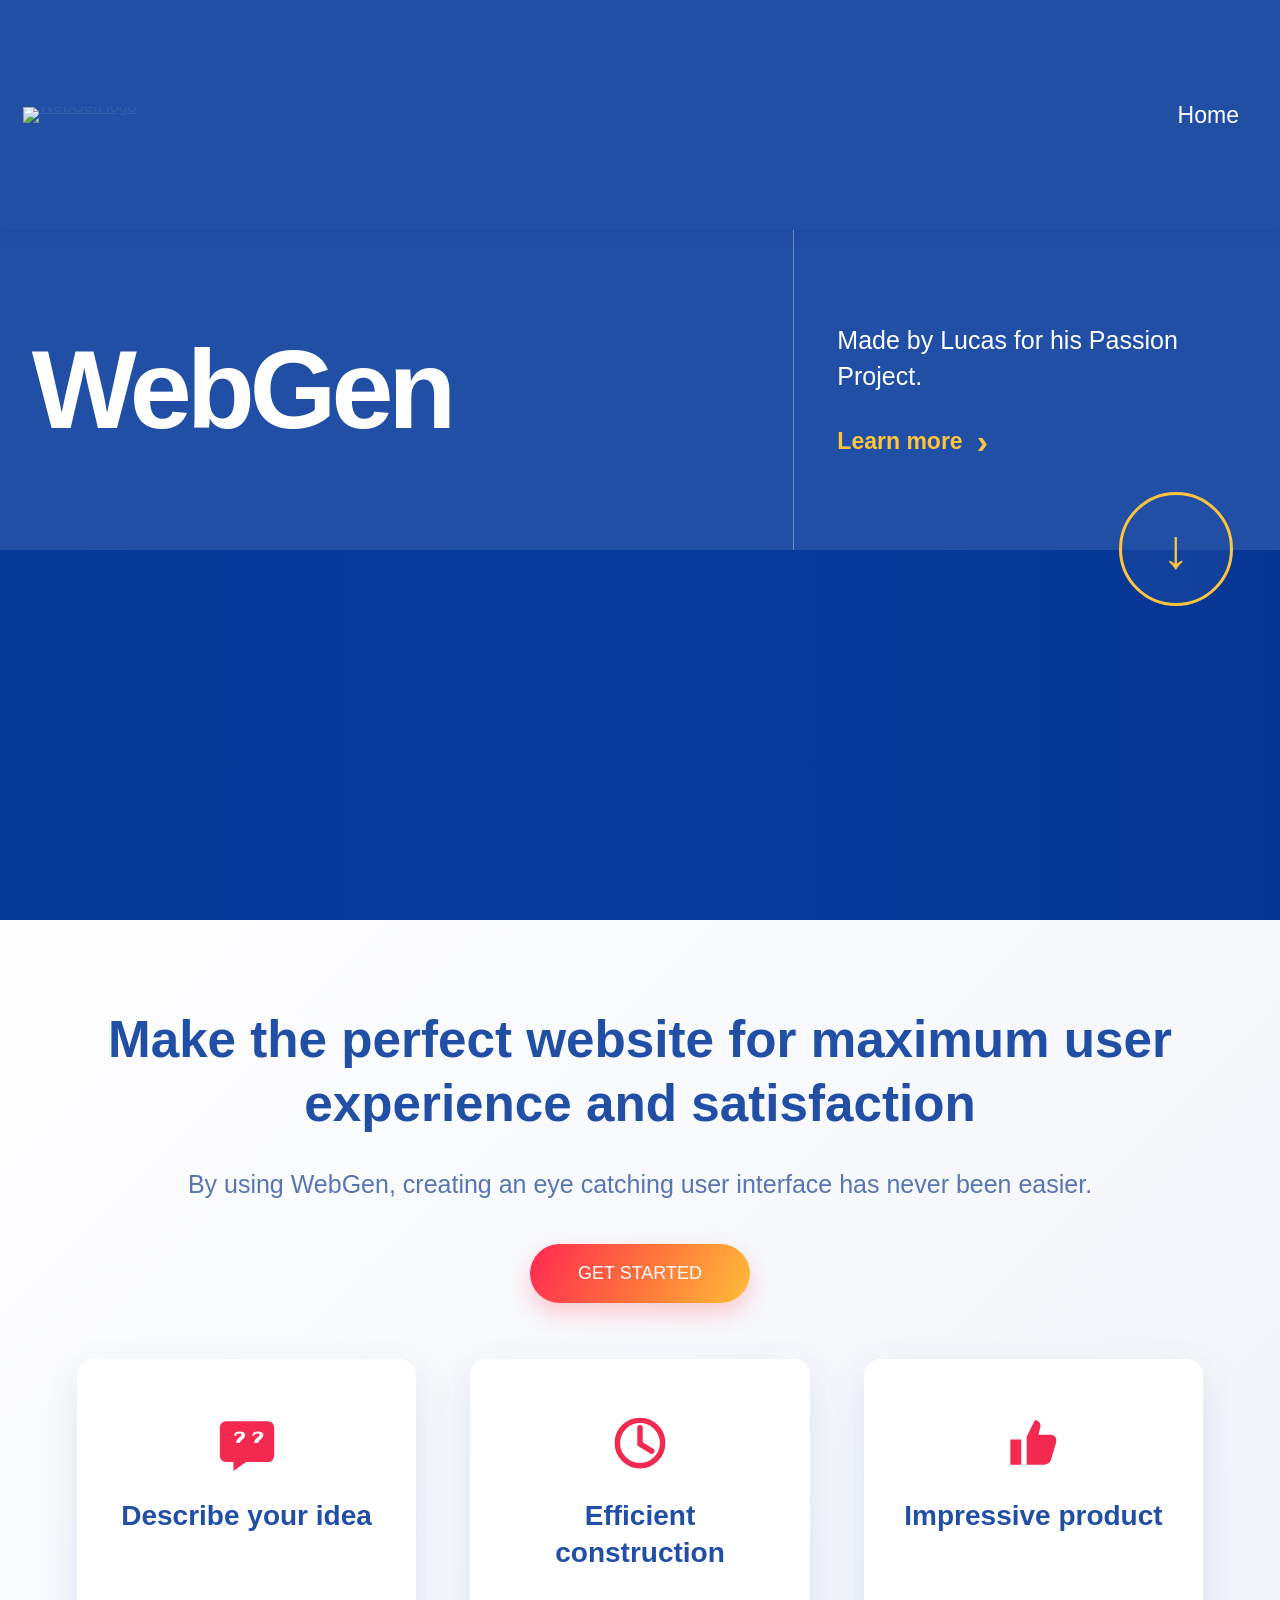
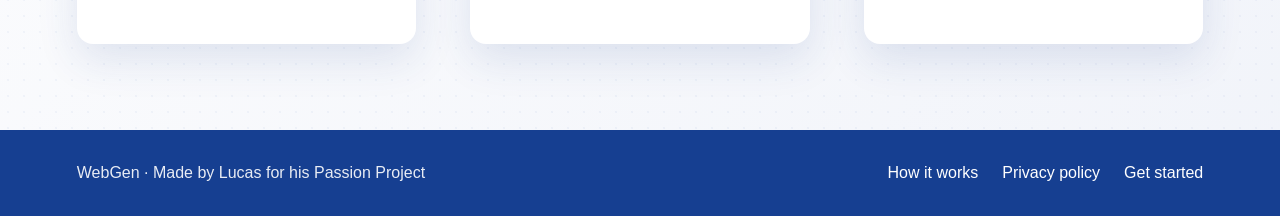
==== index.html @ 1140d422 "Add files via upload" ====
<!DOCTYPE html>
<html lang="en">
<head>
<meta charset="UTF-8"><meta name="viewport" content="width=device-width, initial-scale=1">
<title>WebGen — The Future of Web Developing</title><link rel="stylesheet" href="site.css">
</head>
<body>
<header class="site-header large" id="top">
  <a class="brand" href="index.html" aria-label="WebGen home"><img src="assets/webgen-logo.jpg" alt="WebGen logo"></a>
  <a class="home-link" href="index.html">Home</a>
</header>
<main>
  <section class="home-hero">
    <div class="hero-title"><h1>WebGen</h1></div>
    <div class="hero-note">
      <p>Made by Lucas for his Passion Project.</p>
      <a class="learn-link" href="instructions.html">Learn more <span>›</span></a>
    </div>
  </section>
  <a class="down-button" href="#features" aria-label="Scroll down">↓</a>
  <div class="hero-art" role="img" aria-label="Futuristic website design illustration"></div>
  <section class="intro-section" id="features">
    <h2>Make the perfect website for maximum user experience and satisfaction</h2>
    <p class="lead">By using WebGen, creating an eye catching user interface has never been easier.</p>
    <a class="gradient-button" href="generator.html">GET STARTED</a>
    <div class="feature-grid">
      <article class="feature-card">
        <svg class="feature-icon" viewBox="0 0 64 64" aria-hidden="true"><path fill="currentColor" d="M9 8h46a7 7 0 0 1 7 7v31a7 7 0 0 1-7 7H31L17 63v-10H9a7 7 0 0 1-7-7V15a7 7 0 0 1 7-7Z"/><path fill="#fff" d="M18 23c0-5 12-5 12 0 0 4-5 6-6 9h-4c0-5 6-7 6-9 0-2-6-2-6 1h-2Zm20 0c0-5 12-5 12 0 0 4-5 6-6 9h-4c0-5 6-7 6-9 0-2-6-2-6 1h-2Z"/></svg>
        <h3>Describe your idea</h3>
      </article>
      <article class="feature-card">
        <svg class="feature-icon" viewBox="0 0 64 64" aria-hidden="true"><circle cx="32" cy="32" r="25" fill="none" stroke="currentColor" stroke-width="6"/><path d="M32 15v18l13 8" fill="none" stroke="currentColor" stroke-width="6" stroke-linecap="round"/></svg>
        <h3>Efficient<br>construction</h3>
      </article>
      <article class="feature-card">
        <svg class="feature-icon" viewBox="0 0 64 64" aria-hidden="true"><path fill="currentColor" d="M7 28h12v28H7zM25 25l9-18c5 0 7 4 6 8l-2 8h13c6 0 8 5 6 10l-5 17c-1 4-4 6-8 6H25V25Z"/></svg>
        <h3>Impressive product</h3>
      </article>
    </div>
  </section>
</main>
<footer class="site-footer"><p>WebGen · Made by Lucas for his Passion Project</p><nav class="footer-links"><a href="instructions.html">How it works</a><a href="privacy.html">Privacy policy</a><a href="generator.html">Get started</a></nav></footer>
<button class="back-top" aria-label="Back to top" onclick="window.scrollTo({top:0,behavior:'smooth'})">⌃</button>
<script>
const header=document.querySelector('.site-header'),back=document.querySelector('.back-top');
function updateScroll(){if(window.scrollY>90){header.classList.remove('large');back.classList.add('show')}else{header.classList.add('large');back.classList.remove('show')}}
window.addEventListener('scroll',updateScroll,{passive:true});updateScroll();
</script>
</body></html>
---- site.css ----
:root{
  --blue:#214fa5; --blue-dark:#153d89; --blue-text:#315da9;
  --pale:#f6f8ff; --pink:#ff2852; --orange:#ffad32;
  --gradient:linear-gradient(115deg,#ff2852 0%,#ff743b 52%,#ffbd38 100%);
  --shadow:0 16px 42px rgba(31,68,140,.12);
}
*{box-sizing:border-box}
html{scroll-behavior:smooth;scroll-padding-top:110px}
body{margin:0;font-family:"Avenir Next","Century Gothic","Montserrat",Arial,sans-serif;color:var(--blue-text);background:#f7f8fc}
a{color:inherit}
.site-header{position:sticky;top:0;z-index:20;display:flex;align-items:center;justify-content:space-between;padding:12px 4.5%;height:100px;background:var(--blue);box-shadow:0 4px 18px rgba(15,44,100,.08);transition:height .25s,padding .25s}
.site-header.large{height:230px;padding:18px 1.8%}
.site-header .brand{display:block;line-height:0}
.site-header .brand img{width:72px;height:72px;object-fit:cover;transition:width .25s,height .25s}
.site-header.large .brand img{width:164px;height:164px}
.site-header .home-link{font-size:23px;text-decoration:none;color:#fff;padding:12px 18px;border-radius:30px;transition:background .2s}
.site-header .home-link:hover{background:rgba(255,255,255,.12)}
.site-header.light{background:#f0f4ff}
.site-header.light .home-link{color:var(--blue)}
.site-header.light .home-link:hover{background:rgba(33,79,165,.08)}
.home-hero{background:var(--blue);color:#fff;display:grid;grid-template-columns:62% 38%;min-height:320px}
.hero-title{display:flex;align-items:center;padding:50px 4%;border-right:1px solid rgba(255,255,255,.35)}
.hero-title h1{font-size:clamp(68px,8.7vw,132px);line-height:.95;letter-spacing:-5px;margin:0;font-weight:800}
.hero-note{display:flex;flex-direction:column;justify-content:center;padding:40px 9%;font-size:25px;line-height:1.45}
.hero-note p{margin:0 0 30px}
.learn-link{color:#ffc43e;text-decoration:none;font-size:23px;font-weight:600;display:inline-flex;align-items:center;gap:14px}
.learn-link span{font-size:34px;line-height:1}
.down-button{position:absolute;right:3.7%;margin-top:-58px;width:114px;height:114px;border:3px solid #ffc43e;border-radius:50%;display:grid;place-items:center;color:#ffc43e;text-decoration:none;font-size:55px;background:rgba(33,79,165,.45);z-index:2}
.down-button:hover{background:#ffc43e;color:var(--blue)}
.hero-art{height:370px;background:#073b9c url("assets/hero-visual.jpg") center 48%/cover no-repeat;position:relative;overflow:hidden}
.hero-art:after{content:"";position:absolute;inset:0;background:linear-gradient(90deg,rgba(3,37,117,.12),rgba(0,52,150,.02),rgba(3,37,117,.2))}
.intro-section{padding:88px 6% 86px;text-align:center;background-color:#f8f9fc;background-image:radial-gradient(rgba(33,79,165,.045) .8px,transparent .8px),linear-gradient(135deg,rgba(255,255,255,.8),rgba(239,242,249,.7));background-size:16px 16px,100% 100%}
.intro-section h2{max-width:1120px;margin:0 auto 30px;color:var(--blue);font-size:clamp(30px,4vw,54px);line-height:1.25;font-weight:800}
.intro-section .lead{font-size:clamp(17px,2vw,25px);line-height:1.5;margin:0 auto 40px;max-width:1100px;color:#5875b4}
.gradient-button{display:inline-flex;align-items:center;justify-content:center;min-width:220px;padding:19px 34px;border:0;border-radius:50px;background:var(--gradient);color:#fff;text-decoration:none;font-size:18px;box-shadow:0 10px 22px rgba(255,55,75,.25);transition:transform .2s,box-shadow .2s}
.gradient-button:hover{transform:translateY(-3px);box-shadow:0 15px 28px rgba(255,55,75,.32)}
.feature-grid{max-width:1320px;margin:56px auto 0;display:grid;grid-template-columns:repeat(3,1fr);gap:54px}
.feature-card{min-height:285px;background:#fff;border-radius:16px;padding:55px 24px;box-shadow:var(--shadow);display:flex;flex-direction:column;align-items:center;justify-content:flex-start;gap:25px}
.feature-icon{width:58px;height:58px;color:#f32950}
.feature-card h3{font-size:28px;line-height:1.35;color:var(--blue);margin:0;font-weight:800}
.site-footer{background:#163f91;color:#fff;padding:34px 6%;display:flex;justify-content:space-between;align-items:center;gap:20px;flex-wrap:wrap}
.site-footer p{margin:0;opacity:.9}
.footer-links{display:flex;gap:24px;flex-wrap:wrap}
.footer-links a{text-decoration:none;color:#fff}
.footer-links a:hover{text-decoration:underline}
.page-main{background:#f8f9fd;min-height:70vh}
.page-heading{text-align:center;padding:62px 5% 28px}
.page-heading h1{font-size:clamp(34px,4.2vw,62px);margin:0 0 32px;color:var(--blue);font-weight:800}
.page-heading p{font-size:clamp(17px,2vw,27px);line-height:1.35;margin:0 auto;max-width:1400px;color:#5875b4}
.carousel-wrap{max-width:1180px;margin:42px auto 88px;padding:0 28px;position:relative}
.step-card{display:grid;grid-template-columns:1fr 1fr;background:#fff;border-radius:16px;overflow:hidden;box-shadow:var(--shadow);min-height:390px}
.step-image{width:100%;height:100%;min-height:390px;object-fit:cover}
.step-copy{padding:55px 52px;display:flex;flex-direction:column;justify-content:center}
.step-copy h2{font-size:29px;color:var(--blue);margin:0 0 24px}
.step-copy p{font-size:21px;line-height:1.55;color:#5b78b9;margin:0}
.carousel-controls{display:flex;justify-content:space-between;position:absolute;left:-8px;right:-8px;top:50%;transform:translateY(-50%);pointer-events:none}
.carousel-controls button{pointer-events:auto;border:0;width:58px;height:58px;border-radius:50%;background:var(--gradient);color:#fff;font-size:35px;line-height:1;box-shadow:0 8px 20px rgba(255,76,75,.25);cursor:pointer}
.carousel-controls button:hover{transform:scale(1.06)}
.step-dots{display:flex;justify-content:center;gap:10px;margin-top:24px}
.step-dots button{width:10px;height:10px;border:0;border-radius:50%;background:#b7c6e6;padding:0;cursor:pointer}
.step-dots button.active{background:#f43a59;transform:scale(1.25)}
.promo-section{position:relative;overflow:hidden;text-align:center;color:#fff;padding:112px 6%;background:linear-gradient(120deg,#123b88,#214fa5 55%,#153d89)}
.promo-section:before{content:"7   2   5     A      6      T      9       X     3      F      Z";position:absolute;inset:0;display:flex;align-items:center;justify-content:center;word-spacing:65px;font-size:clamp(35px,7vw,100px);letter-spacing:18px;line-height:2.1;color:rgba(255,255,255,.055);transform:rotate(-13deg);pointer-events:none}
.promo-section>*{position:relative}
.promo-section h2{max-width:1200px;margin:0 auto 30px;font-size:clamp(32px,4vw,58px);line-height:1.35;background:var(--gradient);-webkit-background-clip:text;background-clip:text;color:transparent;font-weight:800}
.promo-section p{font-size:clamp(17px,2vw,25px);line-height:1.5;margin:0 auto 42px;max-width:1100px}
.back-top{position:fixed;right:32px;bottom:28px;z-index:15;width:70px;height:70px;border:0;border-radius:50%;background:#fff;color:#f42c55;box-shadow:0 7px 22px rgba(20,54,120,.16);font-size:36px;cursor:pointer;display:none}
.back-top.show{display:block}
.privacy-page{min-height:calc(100vh - 100px);padding:120px 5% 80px;background:linear-gradient(120deg,#a72b9b 0%,#e52c53 55%,#ff392f 100%)}
.privacy-panel{max-width:1400px;margin:0 auto;background:#fff;border-radius:16px;padding:76px 6% 82px;box-shadow:0 18px 45px rgba(92,21,80,.15)}
.privacy-panel>h1{text-align:center;color:var(--blue);font-size:clamp(38px,4.3vw,64px);margin:0 0 82px}
.privacy-layout{display:grid;grid-template-columns:38% 1fr;gap:9%}
.privacy-nav{display:flex;flex-direction:column}
.privacy-nav a{padding:26px 28px;border-bottom:1px solid #d9deea;text-decoration:none;color:#4568a9;font-size:22px;line-height:1.4}
.privacy-nav a:first-child{background:#f7f8fc}
.privacy-nav a:hover{background:#f3f5fb}
.privacy-content section{margin:0 0 58px;scroll-margin-top:130px}
.privacy-content h2{font-size:28px;color:var(--blue);margin:0 0 32px}
.privacy-content p,.privacy-content li{font-size:21px;line-height:1.55;color:#4165a8}
.privacy-content ul{padding-left:28px}
.privacy-content li::marker{color:#ff8740}
.notice{padding:16px 20px;border-left:4px solid #ff9b38;background:#fff8f1;border-radius:4px;font-size:16px!important}
@media(max-width:800px){
 .site-header.large{height:140px;padding:12px 4%}.site-header.large .brand img{width:100px;height:100px}
 .home-hero{grid-template-columns:1fr;min-height:auto}.hero-title{border-right:0;border-bottom:1px solid rgba(255,255,255,.3);padding:55px 7%}.hero-title h1{font-size:clamp(58px,14vw,100px);letter-spacing:-3px}
 .hero-note{padding:32px 7%;font-size:20px}.down-button{width:74px;height:74px;font-size:38px;right:6%;margin-top:-38px}
 .hero-art{height:260px}.feature-grid{grid-template-columns:1fr;gap:22px}.feature-card{min-height:190px;padding:35px 20px}.intro-section{padding:62px 6%}
 .step-card{grid-template-columns:1fr}.step-image{height:260px;min-height:260px}.step-copy{padding:32px 28px}.step-copy p{font-size:18px}
 .carousel-controls{left:-2px;right:-2px;top:260px}.carousel-controls button{width:48px;height:48px;font-size:29px}
 .privacy-page{padding:55px 4%}.privacy-panel{padding:42px 6%}.privacy-panel>h1{margin-bottom:42px}.privacy-layout{grid-template-columns:1fr;gap:35px}.privacy-nav a{font-size:17px;padding:15px 18px}.privacy-content p,.privacy-content li{font-size:17px}
 .site-footer{justify-content:center;text-align:center}.back-top{width:54px;height:54px;right:16px;bottom:16px;font-size:28px}
}
@media(prefers-reduced-motion:reduce){html{scroll-behavior:auto}*,*:before,*:after{transition:none!important;animation:none!important}}
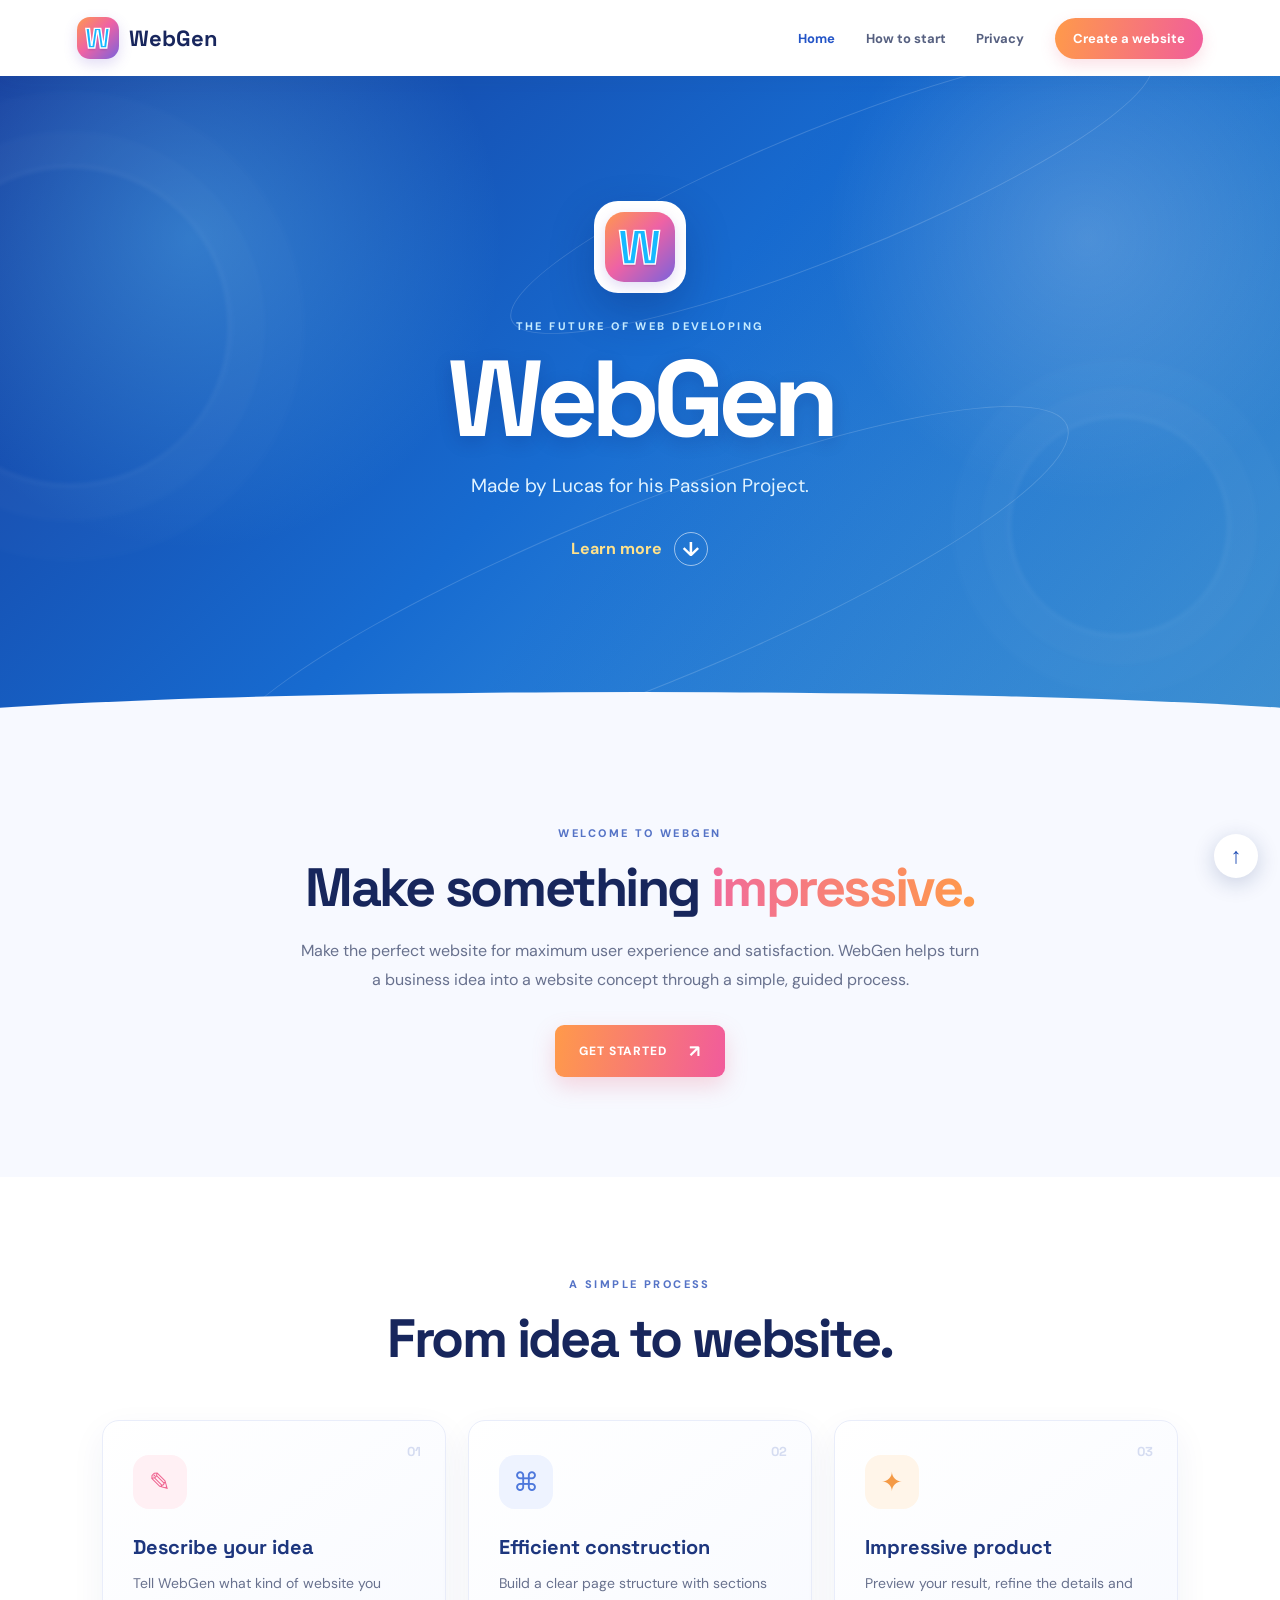
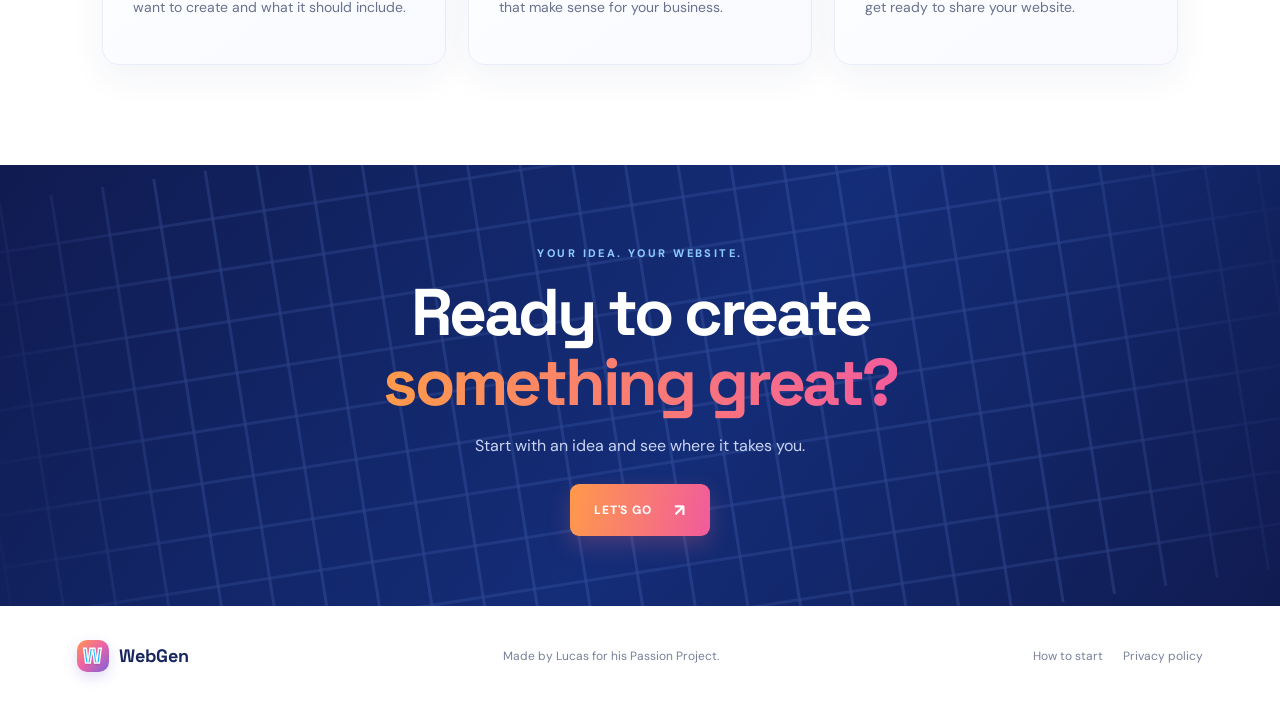
==== commit cc3a270b: "Add files via upload" ====
--- a/index.html
+++ b/index.html
@@ -1,49 +1,88 @@
-<!DOCTYPE html>
+<!doctype html>
 <html lang="en">
 <head>
-<meta charset="UTF-8"><meta name="viewport" content="width=device-width, initial-scale=1">
-<title>WebGen — The Future of Web Developing</title><link rel="stylesheet" href="site.css">
+  <meta charset="utf-8">
+  <meta name="viewport" content="width=device-width, initial-scale=1">
+  <title>WebGen — The future of web developing</title>
+  <link rel="stylesheet" href="site.css">
 </head>
 <body>
-<header class="site-header large" id="top">
-  <a class="brand" href="index.html" aria-label="WebGen home"><img src="assets/webgen-logo.jpg" alt="WebGen logo"></a>
-  <a class="home-link" href="index.html">Home</a>
-</header>
-<main>
-  <section class="home-hero">
-    <div class="hero-title"><h1>WebGen</h1></div>
-    <div class="hero-note">
-      <p>Made by Lucas for his Passion Project.</p>
-      <a class="learn-link" href="instructions.html">Learn more <span>›</span></a>
-    </div>
-  </section>
-  <a class="down-button" href="#features" aria-label="Scroll down">↓</a>
-  <div class="hero-art" role="img" aria-label="Futuristic website design illustration"></div>
-  <section class="intro-section" id="features">
-    <h2>Make the perfect website for maximum user experience and satisfaction</h2>
-    <p class="lead">By using WebGen, creating an eye catching user interface has never been easier.</p>
-    <a class="gradient-button" href="generator.html">GET STARTED</a>
-    <div class="feature-grid">
-      <article class="feature-card">
-        <svg class="feature-icon" viewBox="0 0 64 64" aria-hidden="true"><path fill="currentColor" d="M9 8h46a7 7 0 0 1 7 7v31a7 7 0 0 1-7 7H31L17 63v-10H9a7 7 0 0 1-7-7V15a7 7 0 0 1 7-7Z"/><path fill="#fff" d="M18 23c0-5 12-5 12 0 0 4-5 6-6 9h-4c0-5 6-7 6-9 0-2-6-2-6 1h-2Zm20 0c0-5 12-5 12 0 0 4-5 6-6 9h-4c0-5 6-7 6-9 0-2-6-2-6 1h-2Z"/></svg>
-        <h3>Describe your idea</h3>
-      </article>
-      <article class="feature-card">
-        <svg class="feature-icon" viewBox="0 0 64 64" aria-hidden="true"><circle cx="32" cy="32" r="25" fill="none" stroke="currentColor" stroke-width="6"/><path d="M32 15v18l13 8" fill="none" stroke="currentColor" stroke-width="6" stroke-linecap="round"/></svg>
-        <h3>Efficient<br>construction</h3>
-      </article>
-      <article class="feature-card">
-        <svg class="feature-icon" viewBox="0 0 64 64" aria-hidden="true"><path fill="currentColor" d="M7 28h12v28H7zM25 25l9-18c5 0 7 4 6 8l-2 8h13c6 0 8 5 6 10l-5 17c-1 4-4 6-8 6H25V25Z"/></svg>
-        <h3>Impressive product</h3>
-      </article>
-    </div>
-  </section>
-</main>
-<footer class="site-footer"><p>WebGen · Made by Lucas for his Passion Project</p><nav class="footer-links"><a href="instructions.html">How it works</a><a href="privacy.html">Privacy policy</a><a href="generator.html">Get started</a></nav></footer>
-<button class="back-top" aria-label="Back to top" onclick="window.scrollTo({top:0,behavior:'smooth'})">⌃</button>
-<script>
-const header=document.querySelector('.site-header'),back=document.querySelector('.back-top');
-function updateScroll(){if(window.scrollY>90){header.classList.remove('large');back.classList.add('show')}else{header.classList.add('large');back.classList.remove('show')}}
-window.addEventListener('scroll',updateScroll,{passive:true});updateScroll();
-</script>
-</body></html>
+  <header class="site-header">
+    <a class="brand" href="index.html" aria-label="WebGen home">
+      <span class="brand-mark">W</span><span class="brand-name">WebGen</span>
+    </a>
+    <nav class="main-nav" aria-label="Main navigation">
+      <a href="index.html" aria-current="page">Home</a>
+      <a href="instructions.html">How to start</a>
+      <a href="privacy.html">Privacy</a>
+      <a class="nav-cta" href="generator.html">Create a website</a>
+    </nav>
+  </header>
+
+  <main>
+    <section class="hero" id="top">
+      <div class="hero-glow glow-one"></div>
+      <div class="hero-glow glow-two"></div>
+      <div class="hero-content">
+        <div class="hero-logo-wrap"><span class="brand-mark hero-mark">W</span></div>
+        <p class="eyebrow hero-eyebrow">THE FUTURE OF WEB DEVELOPING</p>
+        <h1>WebGen</h1>
+        <p class="hero-subtitle">Made by Lucas for his Passion Project.</p>
+        <a class="learn-link" href="#about">Learn more <span class="down-arrow">↓</span></a>
+      </div>
+      <div class="hero-orbit orbit-a"></div>
+      <div class="hero-orbit orbit-b"></div>
+      <div class="hero-wave"></div>
+    </section>
+
+    <section class="intro section-pad" id="about">
+      <div class="section-kicker">WELCOME TO WEBGEN</div>
+      <h2>Make something <span class="gradient-text">impressive.</span></h2>
+      <p class="intro-copy">Make the perfect website for maximum user experience and satisfaction. WebGen helps turn a business idea into a website concept through a simple, guided process.</p>
+      <a class="primary-button" href="generator.html">GET STARTED <span>↗</span></a>
+    </section>
+
+    <section class="steps-section section-pad">
+      <div class="section-kicker">A SIMPLE PROCESS</div>
+      <h2>From idea to website.</h2>
+      <div class="feature-grid">
+        <article class="feature-card">
+          <div class="feature-icon icon-chat">✎</div>
+          <h3>Describe your idea</h3>
+          <p>Tell WebGen what kind of website you want to create and what it should include.</p>
+          <span class="card-number">01</span>
+        </article>
+        <article class="feature-card">
+          <div class="feature-icon icon-build">⌘</div>
+          <h3>Efficient construction</h3>
+          <p>Build a clear page structure with sections that make sense for your business.</p>
+          <span class="card-number">02</span>
+        </article>
+        <article class="feature-card">
+          <div class="feature-icon icon-star">✦</div>
+          <h3>Impressive product</h3>
+          <p>Preview your result, refine the details and get ready to share your website.</p>
+          <span class="card-number">03</span>
+        </article>
+      </div>
+    </section>
+
+    <section class="keyboard-banner">
+      <div class="keyboard-pattern"></div>
+      <div class="banner-content">
+        <p class="eyebrow">YOUR IDEA. YOUR WEBSITE.</p>
+        <h2>Ready to create<br><span>something great?</span></h2>
+        <p>Start with an idea and see where it takes you.</p>
+        <a class="primary-button" href="generator.html">LET'S GO <span>↗</span></a>
+      </div>
+    </section>
+  </main>
+
+  <footer class="site-footer">
+    <a class="brand footer-brand" href="index.html"><span class="brand-mark">W</span><span class="brand-name">WebGen</span></a>
+    <p>Made by Lucas for his Passion Project.</p>
+    <div class="footer-links"><a href="instructions.html">How to start</a><a href="privacy.html">Privacy policy</a></div>
+  </footer>
+  <button class="back-to-top" type="button" aria-label="Back to top" onclick="window.scrollTo({top:0,behavior:'smooth'})">↑</button>
+</body>
+</html>
--- a/site.css
+++ b/site.css
@@ -1,94 +1,9 @@
-
-:root{
-  --blue:#214fa5; --blue-dark:#153d89; --blue-text:#315da9;
-  --pale:#f6f8ff; --pink:#ff2852; --orange:#ffad32;
-  --gradient:linear-gradient(115deg,#ff2852 0%,#ff743b 52%,#ffbd38 100%);
-  --shadow:0 16px 42px rgba(31,68,140,.12);
-}
-*{box-sizing:border-box}
-html{scroll-behavior:smooth;scroll-padding-top:110px}
-body{margin:0;font-family:"Avenir Next","Century Gothic","Montserrat",Arial,sans-serif;color:var(--blue-text);background:#f7f8fc}
-a{color:inherit}
-.site-header{position:sticky;top:0;z-index:20;display:flex;align-items:center;justify-content:space-between;padding:12px 4.5%;height:100px;background:var(--blue);box-shadow:0 4px 18px rgba(15,44,100,.08);transition:height .25s,padding .25s}
-.site-header.large{height:230px;padding:18px 1.8%}
-.site-header .brand{display:block;line-height:0}
-.site-header .brand img{width:72px;height:72px;object-fit:cover;transition:width .25s,height .25s}
-.site-header.large .brand img{width:164px;height:164px}
-.site-header .home-link{font-size:23px;text-decoration:none;color:#fff;padding:12px 18px;border-radius:30px;transition:background .2s}
-.site-header .home-link:hover{background:rgba(255,255,255,.12)}
-.site-header.light{background:#f0f4ff}
-.site-header.light .home-link{color:var(--blue)}
-.site-header.light .home-link:hover{background:rgba(33,79,165,.08)}
-.home-hero{background:var(--blue);color:#fff;display:grid;grid-template-columns:62% 38%;min-height:320px}
-.hero-title{display:flex;align-items:center;padding:50px 4%;border-right:1px solid rgba(255,255,255,.35)}
-.hero-title h1{font-size:clamp(68px,8.7vw,132px);line-height:.95;letter-spacing:-5px;margin:0;font-weight:800}
-.hero-note{display:flex;flex-direction:column;justify-content:center;padding:40px 9%;font-size:25px;line-height:1.45}
-.hero-note p{margin:0 0 30px}
-.learn-link{color:#ffc43e;text-decoration:none;font-size:23px;font-weight:600;display:inline-flex;align-items:center;gap:14px}
-.learn-link span{font-size:34px;line-height:1}
-.down-button{position:absolute;right:3.7%;margin-top:-58px;width:114px;height:114px;border:3px solid #ffc43e;border-radius:50%;display:grid;place-items:center;color:#ffc43e;text-decoration:none;font-size:55px;background:rgba(33,79,165,.45);z-index:2}
-.down-button:hover{background:#ffc43e;color:var(--blue)}
-.hero-art{height:370px;background:#073b9c url("assets/hero-visual.jpg") center 48%/cover no-repeat;position:relative;overflow:hidden}
-.hero-art:after{content:"";position:absolute;inset:0;background:linear-gradient(90deg,rgba(3,37,117,.12),rgba(0,52,150,.02),rgba(3,37,117,.2))}
-.intro-section{padding:88px 6% 86px;text-align:center;background-color:#f8f9fc;background-image:radial-gradient(rgba(33,79,165,.045) .8px,transparent .8px),linear-gradient(135deg,rgba(255,255,255,.8),rgba(239,242,249,.7));background-size:16px 16px,100% 100%}
-.intro-section h2{max-width:1120px;margin:0 auto 30px;color:var(--blue);font-size:clamp(30px,4vw,54px);line-height:1.25;font-weight:800}
-.intro-section .lead{font-size:clamp(17px,2vw,25px);line-height:1.5;margin:0 auto 40px;max-width:1100px;color:#5875b4}
-.gradient-button{display:inline-flex;align-items:center;justify-content:center;min-width:220px;padding:19px 34px;border:0;border-radius:50px;background:var(--gradient);color:#fff;text-decoration:none;font-size:18px;box-shadow:0 10px 22px rgba(255,55,75,.25);transition:transform .2s,box-shadow .2s}
-.gradient-button:hover{transform:translateY(-3px);box-shadow:0 15px 28px rgba(255,55,75,.32)}
-.feature-grid{max-width:1320px;margin:56px auto 0;display:grid;grid-template-columns:repeat(3,1fr);gap:54px}
-.feature-card{min-height:285px;background:#fff;border-radius:16px;padding:55px 24px;box-shadow:var(--shadow);display:flex;flex-direction:column;align-items:center;justify-content:flex-start;gap:25px}
-.feature-icon{width:58px;height:58px;color:#f32950}
-.feature-card h3{font-size:28px;line-height:1.35;color:var(--blue);margin:0;font-weight:800}
-.site-footer{background:#163f91;color:#fff;padding:34px 6%;display:flex;justify-content:space-between;align-items:center;gap:20px;flex-wrap:wrap}
-.site-footer p{margin:0;opacity:.9}
-.footer-links{display:flex;gap:24px;flex-wrap:wrap}
-.footer-links a{text-decoration:none;color:#fff}
-.footer-links a:hover{text-decoration:underline}
-.page-main{background:#f8f9fd;min-height:70vh}
-.page-heading{text-align:center;padding:62px 5% 28px}
-.page-heading h1{font-size:clamp(34px,4.2vw,62px);margin:0 0 32px;color:var(--blue);font-weight:800}
-.page-heading p{font-size:clamp(17px,2vw,27px);line-height:1.35;margin:0 auto;max-width:1400px;color:#5875b4}
-.carousel-wrap{max-width:1180px;margin:42px auto 88px;padding:0 28px;position:relative}
-.step-card{display:grid;grid-template-columns:1fr 1fr;background:#fff;border-radius:16px;overflow:hidden;box-shadow:var(--shadow);min-height:390px}
-.step-image{width:100%;height:100%;min-height:390px;object-fit:cover}
-.step-copy{padding:55px 52px;display:flex;flex-direction:column;justify-content:center}
-.step-copy h2{font-size:29px;color:var(--blue);margin:0 0 24px}
-.step-copy p{font-size:21px;line-height:1.55;color:#5b78b9;margin:0}
-.carousel-controls{display:flex;justify-content:space-between;position:absolute;left:-8px;right:-8px;top:50%;transform:translateY(-50%);pointer-events:none}
-.carousel-controls button{pointer-events:auto;border:0;width:58px;height:58px;border-radius:50%;background:var(--gradient);color:#fff;font-size:35px;line-height:1;box-shadow:0 8px 20px rgba(255,76,75,.25);cursor:pointer}
-.carousel-controls button:hover{transform:scale(1.06)}
-.step-dots{display:flex;justify-content:center;gap:10px;margin-top:24px}
-.step-dots button{width:10px;height:10px;border:0;border-radius:50%;background:#b7c6e6;padding:0;cursor:pointer}
-.step-dots button.active{background:#f43a59;transform:scale(1.25)}
-.promo-section{position:relative;overflow:hidden;text-align:center;color:#fff;padding:112px 6%;background:linear-gradient(120deg,#123b88,#214fa5 55%,#153d89)}
-.promo-section:before{content:"7   2   5     A      6      T      9       X     3      F      Z";position:absolute;inset:0;display:flex;align-items:center;justify-content:center;word-spacing:65px;font-size:clamp(35px,7vw,100px);letter-spacing:18px;line-height:2.1;color:rgba(255,255,255,.055);transform:rotate(-13deg);pointer-events:none}
-.promo-section>*{position:relative}
-.promo-section h2{max-width:1200px;margin:0 auto 30px;font-size:clamp(32px,4vw,58px);line-height:1.35;background:var(--gradient);-webkit-background-clip:text;background-clip:text;color:transparent;font-weight:800}
-.promo-section p{font-size:clamp(17px,2vw,25px);line-height:1.5;margin:0 auto 42px;max-width:1100px}
-.back-top{position:fixed;right:32px;bottom:28px;z-index:15;width:70px;height:70px;border:0;border-radius:50%;background:#fff;color:#f42c55;box-shadow:0 7px 22px rgba(20,54,120,.16);font-size:36px;cursor:pointer;display:none}
-.back-top.show{display:block}
-.privacy-page{min-height:calc(100vh - 100px);padding:120px 5% 80px;background:linear-gradient(120deg,#a72b9b 0%,#e52c53 55%,#ff392f 100%)}
-.privacy-panel{max-width:1400px;margin:0 auto;background:#fff;border-radius:16px;padding:76px 6% 82px;box-shadow:0 18px 45px rgba(92,21,80,.15)}
-.privacy-panel>h1{text-align:center;color:var(--blue);font-size:clamp(38px,4.3vw,64px);margin:0 0 82px}
-.privacy-layout{display:grid;grid-template-columns:38% 1fr;gap:9%}
-.privacy-nav{display:flex;flex-direction:column}
-.privacy-nav a{padding:26px 28px;border-bottom:1px solid #d9deea;text-decoration:none;color:#4568a9;font-size:22px;line-height:1.4}
-.privacy-nav a:first-child{background:#f7f8fc}
-.privacy-nav a:hover{background:#f3f5fb}
-.privacy-content section{margin:0 0 58px;scroll-margin-top:130px}
-.privacy-content h2{font-size:28px;color:var(--blue);margin:0 0 32px}
-.privacy-content p,.privacy-content li{font-size:21px;line-height:1.55;color:#4165a8}
-.privacy-content ul{padding-left:28px}
-.privacy-content li::marker{color:#ff8740}
-.notice{padding:16px 20px;border-left:4px solid #ff9b38;background:#fff8f1;border-radius:4px;font-size:16px!important}
-@media(max-width:800px){
- .site-header.large{height:140px;padding:12px 4%}.site-header.large .brand img{width:100px;height:100px}
- .home-hero{grid-template-columns:1fr;min-height:auto}.hero-title{border-right:0;border-bottom:1px solid rgba(255,255,255,.3);padding:55px 7%}.hero-title h1{font-size:clamp(58px,14vw,100px);letter-spacing:-3px}
- .hero-note{padding:32px 7%;font-size:20px}.down-button{width:74px;height:74px;font-size:38px;right:6%;margin-top:-38px}
- .hero-art{height:260px}.feature-grid{grid-template-columns:1fr;gap:22px}.feature-card{min-height:190px;padding:35px 20px}.intro-section{padding:62px 6%}
- .step-card{grid-template-columns:1fr}.step-image{height:260px;min-height:260px}.step-copy{padding:32px 28px}.step-copy p{font-size:18px}
- .carousel-controls{left:-2px;right:-2px;top:260px}.carousel-controls button{width:48px;height:48px;font-size:29px}
- .privacy-page{padding:55px 4%}.privacy-panel{padding:42px 6%}.privacy-panel>h1{margin-bottom:42px}.privacy-layout{grid-template-columns:1fr;gap:35px}.privacy-nav a{font-size:17px;padding:15px 18px}.privacy-content p,.privacy-content li{font-size:17px}
- .site-footer{justify-content:center;text-align:center}.back-top{width:54px;height:54px;right:16px;bottom:16px;font-size:28px}
-}
-@media(prefers-reduced-motion:reduce){html{scroll-behavior:auto}*,*:before,*:after{transition:none!important;animation:none!important}}
+@import url('https://fonts.googleapis.com/css2?family=DM+Sans:wght@400;500;600;700;800&family=Space+Grotesk:wght@500;600;700&display=swap');
+:root{--navy:#101d55;--blue:#1747b8;--sky:#54b8ff;--pink:#f25b9b;--orange:#ff9b48;--ink:#182044;--muted:#68718e;--paper:#f7f9ff;--white:#fff}
+*{box-sizing:border-box}html{scroll-behavior:smooth}body{margin:0;font-family:'DM Sans',Arial,sans-serif;color:var(--ink);background:var(--paper)}a{color:inherit;text-decoration:none}.site-header{height:76px;padding:0 clamp(20px,6vw,88px);display:flex;align-items:center;justify-content:space-between;background:rgba(255,255,255,.96);position:sticky;top:0;z-index:20;box-shadow:0 4px 24px rgba(19,43,103,.07)}.brand{display:inline-flex;align-items:center;gap:10px;font-weight:800}.brand-mark{width:42px;height:42px;border-radius:13px;display:inline-grid;place-items:center;background:linear-gradient(135deg,#ff984e 0%,#ee62a5 48%,#7a62dc 100%);color:#16b9ff;font-family:'Space Grotesk',sans-serif;font-size:28px;font-weight:700;-webkit-text-stroke:1.4px white;text-shadow:0 2px 2px rgba(0,0,0,.12);box-shadow:0 5px 14px rgba(111,80,203,.2)}.brand-name{font-family:'Space Grotesk',sans-serif;font-size:22px;color:#18265d}.main-nav{display:flex;align-items:center;gap:clamp(14px,2.4vw,34px);font-size:13px;font-weight:700;color:#566080}.main-nav a:hover,.main-nav a[aria-current=page]{color:#2455c7}.main-nav .nav-cta{padding:12px 18px;border-radius:999px;background:linear-gradient(100deg,#ff9a4a,#f15d9c);color:white;box-shadow:0 6px 16px rgba(235,100,129,.2)}
+.hero{min-height:650px;position:relative;overflow:hidden;display:grid;place-items:center;text-align:center;color:white;background:linear-gradient(135deg,#153b9b 0%,#176bd0 48%,#4aa9e8 100%);isolation:isolate}.hero:before{content:"";position:absolute;inset:0;background:radial-gradient(circle at 15% 25%,rgba(106,208,255,.35),transparent 26%),radial-gradient(circle at 85% 25%,rgba(255,255,255,.18),transparent 22%),linear-gradient(120deg,transparent 50%,rgba(9,37,119,.2));z-index:-1}.hero-content{position:relative;z-index:2;padding:65px 20px 100px}.hero-logo-wrap{width:92px;height:92px;background:white;border-radius:24px;display:grid;place-items:center;margin:0 auto 26px;box-shadow:0 18px 44px rgba(6,27,92,.25)}.hero-mark{width:70px;height:70px;border-radius:19px;font-size:48px}.eyebrow,.section-kicker{font-size:11px;letter-spacing:.22em;font-weight:800}.hero-eyebrow{color:#c4eaff;margin:0 0 14px}.hero h1,.page-hero h1{font:700 clamp(58px,10vw,108px)/.98 'Space Grotesk',sans-serif;letter-spacing:-.065em;margin:0;text-shadow:0 5px 18px rgba(0,24,95,.18)}.hero-subtitle{font-size:clamp(15px,2vw,19px);color:#e2f4ff;margin:20px 0 34px}.learn-link{display:inline-flex;align-items:center;gap:12px;font-weight:700;color:#ffe28b}.down-arrow{width:34px;height:34px;border:1px solid rgba(255,255,255,.55);border-radius:50%;display:grid;place-items:center;color:white;font-size:20px}.hero-glow{position:absolute;border-radius:50%;filter:blur(2px);opacity:.45;z-index:-1}.glow-one{width:320px;height:320px;border:1px solid rgba(255,255,255,.4);left:-90px;top:90px;box-shadow:0 0 0 35px rgba(255,255,255,.04),0 0 0 75px rgba(255,255,255,.03)}.glow-two{width:220px;height:220px;border:1px solid rgba(255,255,255,.4);right:4%;bottom:90px;box-shadow:0 0 0 28px rgba(255,255,255,.04),0 0 0 58px rgba(255,255,255,.03)}.hero-orbit{position:absolute;border:1px solid rgba(255,255,255,.16);border-radius:50%;transform:rotate(-22deg)}.orbit-a{width:72vw;height:180px;bottom:38px;left:14%}.orbit-b{width:54vw;height:130px;top:50px;right:8%}.hero-wave{position:absolute;bottom:-2px;left:-5%;width:110%;height:80px;background:var(--paper);clip-path:ellipse(55% 45% at 50% 100%)}
+.section-pad{padding:100px clamp(22px,8vw,120px)}.intro{text-align:center;background:var(--paper)}.section-kicker{color:#5573c6;margin-bottom:18px}.intro h2,.steps-section h2{font:700 clamp(34px,5vw,54px)/1.1 'Space Grotesk',sans-serif;letter-spacing:-.045em;margin:0 0 20px;color:#17265c}.gradient-text{background:linear-gradient(90deg,#f16b9b,#ff9a4b);-webkit-background-clip:text;background-clip:text;color:transparent}.intro-copy{max-width:690px;margin:0 auto 30px;color:var(--muted);line-height:1.8;font-size:16px}.primary-button{display:inline-flex;align-items:center;gap:22px;padding:15px 24px;border-radius:9px;background:linear-gradient(100deg,#ff9a4a,#f15b9c);color:white;font-size:12px;font-weight:800;letter-spacing:.08em;box-shadow:0 9px 22px rgba(236,103,129,.25);transition:transform .2s,box-shadow .2s}.primary-button:hover{transform:translateY(-3px);box-shadow:0 13px 26px rgba(236,103,129,.32)}.primary-button span{font-size:17px}.steps-section{text-align:center;background:#fff}.feature-grid{display:grid;grid-template-columns:repeat(3,1fr);gap:22px;margin-top:52px;text-align:left}.feature-card{position:relative;overflow:hidden;padding:34px 30px 38px;border:1px solid #e9edfa;border-radius:17px;background:linear-gradient(145deg,#fff,#f8faff);box-shadow:0 12px 35px rgba(26,52,119,.06);min-height:245px}.feature-icon{width:54px;height:54px;border-radius:16px;display:grid;place-items:center;font-size:26px;color:#ef638f;background:#fff0f4;margin-bottom:25px}.icon-build{color:#4e78dc;background:#eef3ff}.icon-star{color:#f49a46;background:#fff5e9}.feature-card h3{font:700 20px 'Space Grotesk',sans-serif;color:#1d367e;margin:0 0 12px}.feature-card p{font-size:14px;line-height:1.7;color:var(--muted);margin:0;max-width:300px}.card-number{position:absolute;right:24px;top:22px;font:700 13px 'Space Grotesk',sans-serif;color:#d5dcf1}
+.keyboard-banner{position:relative;overflow:hidden;min-height:420px;display:grid;place-items:center;text-align:center;color:white;background:linear-gradient(125deg,#101b50,#142d78 55%,#101b50);isolation:isolate}.keyboard-pattern{position:absolute;inset:-60px;z-index:-1;opacity:.22;transform:rotate(-9deg);background-image:repeating-linear-gradient(90deg,transparent 0 42px,rgba(125,164,255,.65) 43px 45px,transparent 46px 52px),repeating-linear-gradient(0deg,transparent 0 42px,rgba(125,164,255,.55) 43px 45px,transparent 46px 52px);mask-image:linear-gradient(90deg,transparent,black 18%,black 82%,transparent)}.banner-content{padding:70px 20px}.banner-content .eyebrow{color:#8dcaff}.banner-content h2{font:700 clamp(38px,6vw,66px)/1.05 'Space Grotesk',sans-serif;letter-spacing:-.05em;margin:18px 0}.banner-content h2 span{background:linear-gradient(90deg,#ff9a4b,#f35d9c);-webkit-background-clip:text;background-clip:text;color:transparent}.banner-content p:not(.eyebrow){color:#cbd5f5;margin:0 0 28px}.site-footer{padding:34px clamp(22px,6vw,88px);display:flex;align-items:center;justify-content:space-between;gap:20px;flex-wrap:wrap;background:#fff;color:#78809a;font-size:12px}.footer-brand .brand-mark{width:32px;height:32px;border-radius:10px;font-size:21px}.footer-brand .brand-name{font-size:18px}.site-footer p{margin:0}.footer-links{display:flex;gap:20px}.footer-links a:hover{color:#2455c7}.back-to-top{position:fixed;right:22px;bottom:22px;width:44px;height:44px;border:0;border-radius:50%;background:#fff;color:#214eb5;font-size:22px;box-shadow:0 5px 22px rgba(14,39,103,.2);cursor:pointer;z-index:15}
+.page-hero{padding:105px 22px 95px;text-align:center;color:white;background:linear-gradient(130deg,#173d9d,#287bd5 65%,#61b8e9)}.page-hero .eyebrow{color:#c5e7ff}.page-hero h1{font-size:clamp(42px,7vw,72px);margin:15px 0}.page-hero>p:last-child{max-width:610px;margin:0 auto;color:#e2f3ff;line-height:1.7;font-size:16px}.instruction-area{background:#f5f7ff}.instruction-frame{max-width:1050px;margin:auto;padding:clamp(22px,4vw,48px);border-radius:22px;background:#fff;box-shadow:0 18px 55px rgba(26,51,119,.1)}.instruction-topline{display:flex;align-items:center;gap:10px;color:#68749b;font-size:10px;font-weight:800;letter-spacing:.16em;padding-bottom:22px;border-bottom:1px solid #edf0fa}.live-dot{width:8px;height:8px;border-radius:50%;background:#48c9a2;box-shadow:0 0 0 4px #e8faf4}.step-count{margin-left:auto;color:#315cc0}.instruction-slide{display:none;grid-template-columns:1fr 1fr;gap:clamp(28px,5vw,70px);align-items:center;padding:48px 0}.instruction-slide.active{display:grid}.slide-art{height:280px;border-radius:18px;display:grid;place-items:center;overflow:hidden;position:relative;background:linear-gradient(140deg,#e7f4ff,#f1e9ff)}.art-idea{background:radial-gradient(circle at 70% 25%,#fff 0 5%,transparent 6%),linear-gradient(140deg,#d9f3ff,#e9e6ff)}.art-window{width:70%;height:58%;border:8px solid white;border-radius:13px;background:#fff;box-shadow:0 18px 36px rgba(49,83,164,.16);padding:18px;position:relative}.art-window>span{display:inline-block;width:7px;height:7px;border-radius:50%;background:#ff9d75;margin-right:5px}.art-window>span:nth-child(2){background:#f16d9c}.art-window>span:nth-child(3){background:#69c8b2}.art-lines{height:60%;margin-top:18px;background:repeating-linear-gradient(0deg,#dbe5f8 0 7px,transparent 7px 18px);width:72%}.art-cursor{position:absolute;right:18px;bottom:15px;font-size:38px;color:#f06c9a}.art-build{background:linear-gradient(140deg,#e1eaff,#d9f7f5)}.build-card{width:68%;height:67%;background:white;border-radius:13px;box-shadow:0 18px 36px rgba(49,83,164,.16);padding:16px}.build-bar{height:16px;border-radius:5px;background:linear-gradient(90deg,#f3a2bb,#8cb7f5);margin-bottom:14px}.build-layout{height:65%;display:grid;grid-template-columns:1fr 1.5fr;gap:12px}.build-layout>div:first-child{border-radius:6px;background:linear-gradient(160deg,#91c9ed,#b6a9ee)}.build-layout>div:last-child{display:flex;flex-direction:column;gap:8px}.build-layout i{height:12px;border-radius:5px;background:#e7edf9}.build-layout i:first-child{height:28px;background:#d5e5ff}.build-footer{height:8px;width:45%;margin-top:12px;background:#f6c6d7;border-radius:5px}.art-finish{background:linear-gradient(140deg,#fff0df,#ffe3ef)}.finish-window{width:66%;height:70%;border-radius:14px;background:#fff;box-shadow:0 18px 36px rgba(164,88,127,.15);padding:28px;position:relative}.finish-spark{font-size:38px;color:#f29a4c}.finish-heading{height:17px;width:72%;border-radius:6px;background:#315bc0;margin-top:12px}.finish-line{height:9px;width:88%;border-radius:6px;background:#e4eaf7;margin-top:13px}.finish-button{height:27px;width:42%;border-radius:8px;background:linear-gradient(90deg,#ff9a4b,#f15c9b);margin-top:22px}.slide-copy .section-kicker{color:#ee7099}.slide-copy h2{font:700 clamp(28px,4vw,42px)/1.1 'Space Grotesk',sans-serif;color:#17265c;margin:10px 0 18px}.slide-copy p:not(.section-kicker){font-size:15px;line-height:1.85;color:#68718e}.slide-copy .tip{border-left:3px solid #f29a63;padding:9px 0 9px 14px;color:#344f9c!important;background:#fff8f2;margin-top:22px}.slide-controls{display:flex;align-items:center;justify-content:space-between;border-top:1px solid #edf0fa;padding-top:22px}.slide-button{border:0;border-radius:8px;padding:12px 17px;background:#2455c7;color:white;font:700 12px 'DM Sans',sans-serif;cursor:pointer}.slide-button.secondary{background:#eef2ff;color:#3557a4}.slide-button:disabled{opacity:.38;cursor:default}.slide-dots{display:flex;gap:9px}.slide-dot{width:9px;height:9px;border:0;border-radius:99px;background:#d8deef;padding:0;cursor:pointer}.slide-dot.selected{width:25px;background:#315dc2}.instructions-banner{min-height:380px}
+@media(max-width:760px){.site-header{height:auto;min-height:68px;padding:12px 18px;align-items:flex-start;gap:12px;flex-direction:column}.main-nav{width:100%;gap:17px;overflow-x:auto;padding-bottom:3px;white-space:nowrap;font-size:12px}.main-nav .nav-cta{padding:9px 13px}.hero{min-height:570px}.section-pad{padding:72px 22px}.feature-grid{grid-template-columns:1fr;gap:14px}.feature-card{min-height:0}.instruction-slide.active{grid-template-columns:1fr}.slide-art{height:220px}.instruction-slide{padding:28px 0}.site-footer{align-items:flex-start;flex-direction:column}.footer-links{padding-top:5px}}
+@media(prefers-reduced-motion:reduce){html{scroll-behavior:auto}*,*:before,*:after{transition:none!important}}
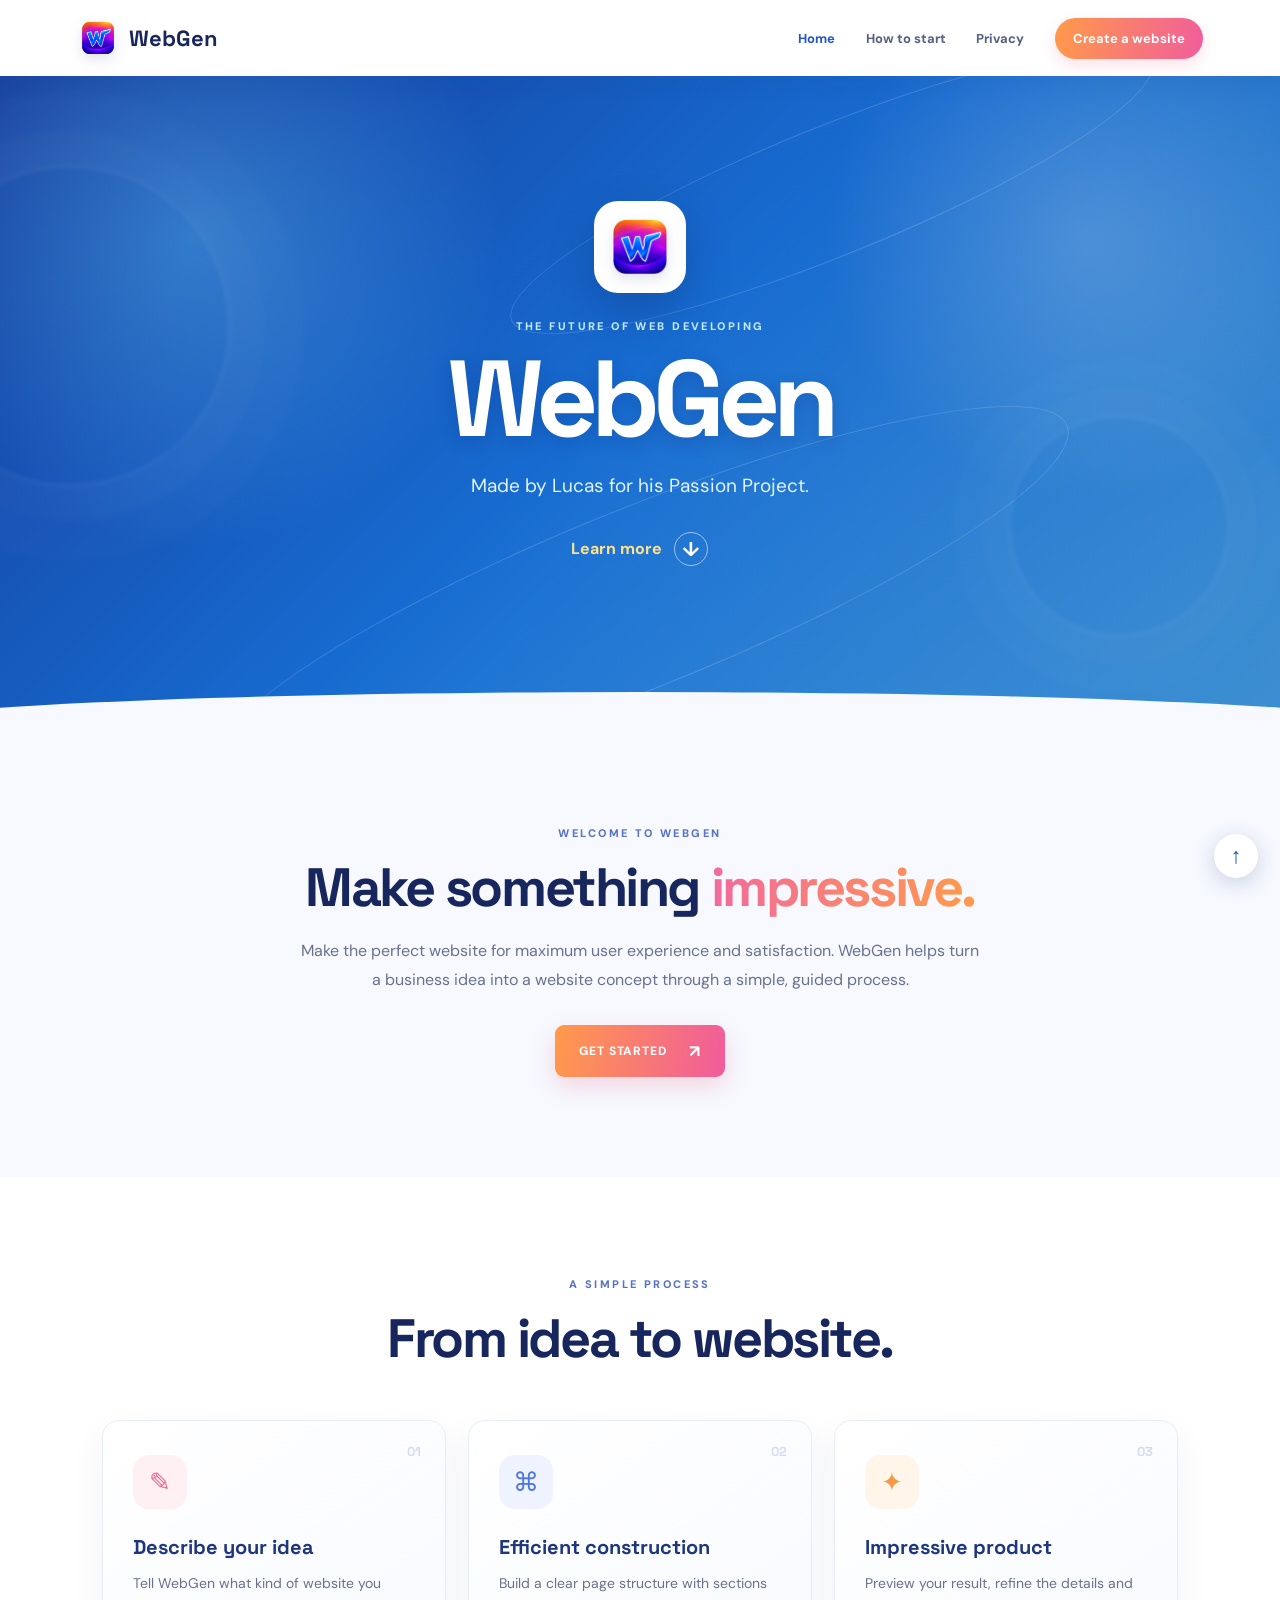
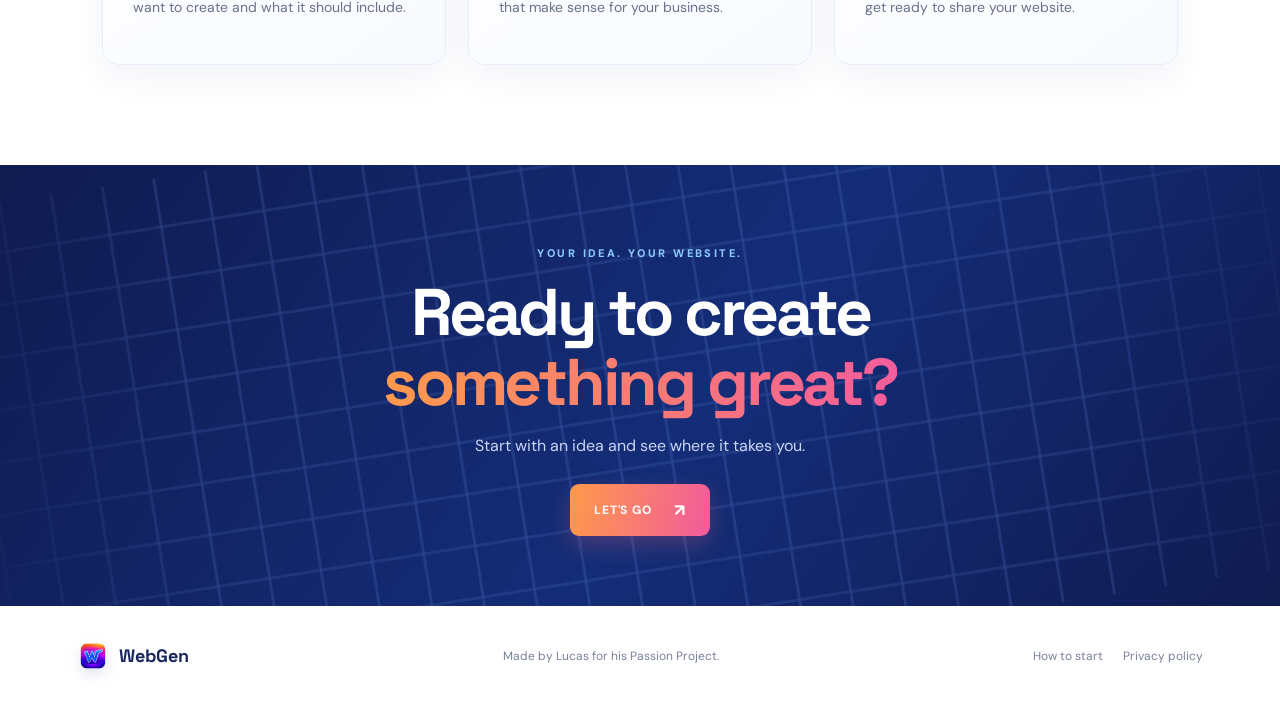
==== commit 601bf962: "Add files via upload" ====
--- a/index.html
+++ b/index.html
@@ -9,7 +9,7 @@
 <body>
   <header class="site-header">
     <a class="brand" href="index.html" aria-label="WebGen home">
-      <span class="brand-mark">W</span><span class="brand-name">WebGen</span>
+      <img class="brand-mark" src="assets/webgen-logo.png.PNG" alt="WebGen logo"><span class="brand-name">WebGen</span>
     </a>
     <nav class="main-nav" aria-label="Main navigation">
       <a href="index.html" aria-current="page">Home</a>
@@ -24,7 +24,7 @@
       <div class="hero-glow glow-one"></div>
       <div class="hero-glow glow-two"></div>
       <div class="hero-content">
-        <div class="hero-logo-wrap"><span class="brand-mark hero-mark">W</span></div>
+        <div class="hero-logo-wrap"><img class="brand-mark hero-mark" src="assets/webgen-logo.png.PNG" alt="WebGen logo"></div>
         <p class="eyebrow hero-eyebrow">THE FUTURE OF WEB DEVELOPING</p>
         <h1>WebGen</h1>
         <p class="hero-subtitle">Made by Lucas for his Passion Project.</p>
@@ -79,7 +79,7 @@
   </main>
 
   <footer class="site-footer">
-    <a class="brand footer-brand" href="index.html"><span class="brand-mark">W</span><span class="brand-name">WebGen</span></a>
+    <a class="brand footer-brand" href="index.html"><img class="brand-mark" src="assets/webgen-logo.png.PNG" alt="WebGen logo"><span class="brand-name">WebGen</span></a>
     <p>Made by Lucas for his Passion Project.</p>
     <div class="footer-links"><a href="instructions.html">How to start</a><a href="privacy.html">Privacy policy</a></div>
   </footer>
--- a/site.css
+++ b/site.css
@@ -1,9 +1,29 @@
 @import url('https://fonts.googleapis.com/css2?family=DM+Sans:wght@400;500;600;700;800&family=Space+Grotesk:wght@500;600;700&display=swap');
 :root{--navy:#101d55;--blue:#1747b8;--sky:#54b8ff;--pink:#f25b9b;--orange:#ff9b48;--ink:#182044;--muted:#68718e;--paper:#f7f9ff;--white:#fff}
-*{box-sizing:border-box}html{scroll-behavior:smooth}body{margin:0;font-family:'DM Sans',Arial,sans-serif;color:var(--ink);background:var(--paper)}a{color:inherit;text-decoration:none}.site-header{height:76px;padding:0 clamp(20px,6vw,88px);display:flex;align-items:center;justify-content:space-between;background:rgba(255,255,255,.96);position:sticky;top:0;z-index:20;box-shadow:0 4px 24px rgba(19,43,103,.07)}.brand{display:inline-flex;align-items:center;gap:10px;font-weight:800}.brand-mark{width:42px;height:42px;border-radius:13px;display:inline-grid;place-items:center;background:linear-gradient(135deg,#ff984e 0%,#ee62a5 48%,#7a62dc 100%);color:#16b9ff;font-family:'Space Grotesk',sans-serif;font-size:28px;font-weight:700;-webkit-text-stroke:1.4px white;text-shadow:0 2px 2px rgba(0,0,0,.12);box-shadow:0 5px 14px rgba(111,80,203,.2)}.brand-name{font-family:'Space Grotesk',sans-serif;font-size:22px;color:#18265d}.main-nav{display:flex;align-items:center;gap:clamp(14px,2.4vw,34px);font-size:13px;font-weight:700;color:#566080}.main-nav a:hover,.main-nav a[aria-current=page]{color:#2455c7}.main-nav .nav-cta{padding:12px 18px;border-radius:999px;background:linear-gradient(100deg,#ff9a4a,#f15d9c);color:white;box-shadow:0 6px 16px rgba(235,100,129,.2)}
-.hero{min-height:650px;position:relative;overflow:hidden;display:grid;place-items:center;text-align:center;color:white;background:linear-gradient(135deg,#153b9b 0%,#176bd0 48%,#4aa9e8 100%);isolation:isolate}.hero:before{content:"";position:absolute;inset:0;background:radial-gradient(circle at 15% 25%,rgba(106,208,255,.35),transparent 26%),radial-gradient(circle at 85% 25%,rgba(255,255,255,.18),transparent 22%),linear-gradient(120deg,transparent 50%,rgba(9,37,119,.2));z-index:-1}.hero-content{position:relative;z-index:2;padding:65px 20px 100px}.hero-logo-wrap{width:92px;height:92px;background:white;border-radius:24px;display:grid;place-items:center;margin:0 auto 26px;box-shadow:0 18px 44px rgba(6,27,92,.25)}.hero-mark{width:70px;height:70px;border-radius:19px;font-size:48px}.eyebrow,.section-kicker{font-size:11px;letter-spacing:.22em;font-weight:800}.hero-eyebrow{color:#c4eaff;margin:0 0 14px}.hero h1,.page-hero h1{font:700 clamp(58px,10vw,108px)/.98 'Space Grotesk',sans-serif;letter-spacing:-.065em;margin:0;text-shadow:0 5px 18px rgba(0,24,95,.18)}.hero-subtitle{font-size:clamp(15px,2vw,19px);color:#e2f4ff;margin:20px 0 34px}.learn-link{display:inline-flex;align-items:center;gap:12px;font-weight:700;color:#ffe28b}.down-arrow{width:34px;height:34px;border:1px solid rgba(255,255,255,.55);border-radius:50%;display:grid;place-items:center;color:white;font-size:20px}.hero-glow{position:absolute;border-radius:50%;filter:blur(2px);opacity:.45;z-index:-1}.glow-one{width:320px;height:320px;border:1px solid rgba(255,255,255,.4);left:-90px;top:90px;box-shadow:0 0 0 35px rgba(255,255,255,.04),0 0 0 75px rgba(255,255,255,.03)}.glow-two{width:220px;height:220px;border:1px solid rgba(255,255,255,.4);right:4%;bottom:90px;box-shadow:0 0 0 28px rgba(255,255,255,.04),0 0 0 58px rgba(255,255,255,.03)}.hero-orbit{position:absolute;border:1px solid rgba(255,255,255,.16);border-radius:50%;transform:rotate(-22deg)}.orbit-a{width:72vw;height:180px;bottom:38px;left:14%}.orbit-b{width:54vw;height:130px;top:50px;right:8%}.hero-wave{position:absolute;bottom:-2px;left:-5%;width:110%;height:80px;background:var(--paper);clip-path:ellipse(55% 45% at 50% 100%)}
+*{box-sizing:border-box}html{scroll-behavior:smooth}body{margin:0;font-family:'DM Sans',Arial,sans-serif;color:var(--ink);background:var(--paper)}a{color:inherit;text-decoration:none}.site-header{height:76px;padding:0 clamp(20px,6vw,88px);display:flex;align-items:center;justify-content:space-between;background:rgba(255,255,255,.96);position:sticky;top:0;z-index:20;box-shadow:0 4px 24px rgba(19,43,103,.07)}.brand{display:inline-flex;align-items:center;gap:10px;font-weight:800}.brand-mark{display:block;width:42px;height:42px;object-fit:contain;border-radius:13px;filter:drop-shadow(0 5px 7px rgba(35,54,120,.14))}.brand-name{font-family:'Space Grotesk',sans-serif;font-size:22px;color:#18265d}.main-nav{display:flex;align-items:center;gap:clamp(14px,2.4vw,34px);font-size:13px;font-weight:700;color:#566080}.main-nav a:hover,.main-nav a[aria-current=page]{color:#2455c7}.main-nav .nav-cta{padding:12px 18px;border-radius:999px;background:linear-gradient(100deg,#ff9a4a,#f15d9c);color:white;box-shadow:0 6px 16px rgba(235,100,129,.2)}
+.hero{min-height:650px;position:relative;overflow:hidden;display:grid;place-items:center;text-align:center;color:white;background:linear-gradient(135deg,#153b9b 0%,#176bd0 48%,#4aa9e8 100%);isolation:isolate}.hero:before{content:"";position:absolute;inset:0;background:radial-gradient(circle at 15% 25%,rgba(106,208,255,.35),transparent 26%),radial-gradient(circle at 85% 25%,rgba(255,255,255,.18),transparent 22%),linear-gradient(120deg,transparent 50%,rgba(9,37,119,.2));z-index:-1}.hero-content{position:relative;z-index:2;padding:65px 20px 100px}.hero-logo-wrap{width:92px;height:92px;background:white;border-radius:24px;display:grid;place-items:center;margin:0 auto 26px;box-shadow:0 18px 44px rgba(6,27,92,.25)}.hero-mark{width:70px;height:70px;border-radius:19px}.eyebrow,.section-kicker{font-size:11px;letter-spacing:.22em;font-weight:800}.hero-eyebrow{color:#c4eaff;margin:0 0 14px}.hero h1,.page-hero h1{font:700 clamp(58px,10vw,108px)/.98 'Space Grotesk',sans-serif;letter-spacing:-.065em;margin:0;text-shadow:0 5px 18px rgba(0,24,95,.18)}.hero-subtitle{font-size:clamp(15px,2vw,19px);color:#e2f4ff;margin:20px 0 34px}.learn-link{display:inline-flex;align-items:center;gap:12px;font-weight:700;color:#ffe28b}.down-arrow{width:34px;height:34px;border:1px solid rgba(255,255,255,.55);border-radius:50%;display:grid;place-items:center;color:white;font-size:20px}.hero-glow{position:absolute;border-radius:50%;filter:blur(2px);opacity:.45;z-index:-1}.glow-one{width:320px;height:320px;border:1px solid rgba(255,255,255,.4);left:-90px;top:90px;box-shadow:0 0 0 35px rgba(255,255,255,.04),0 0 0 75px rgba(255,255,255,.03)}.glow-two{width:220px;height:220px;border:1px solid rgba(255,255,255,.4);right:4%;bottom:90px;box-shadow:0 0 0 28px rgba(255,255,255,.04),0 0 0 58px rgba(255,255,255,.03)}.hero-orbit{position:absolute;border:1px solid rgba(255,255,255,.16);border-radius:50%;transform:rotate(-22deg)}.orbit-a{width:72vw;height:180px;bottom:38px;left:14%}.orbit-b{width:54vw;height:130px;top:50px;right:8%}.hero-wave{position:absolute;bottom:-2px;left:-5%;width:110%;height:80px;background:var(--paper);clip-path:ellipse(55% 45% at 50% 100%)}
 .section-pad{padding:100px clamp(22px,8vw,120px)}.intro{text-align:center;background:var(--paper)}.section-kicker{color:#5573c6;margin-bottom:18px}.intro h2,.steps-section h2{font:700 clamp(34px,5vw,54px)/1.1 'Space Grotesk',sans-serif;letter-spacing:-.045em;margin:0 0 20px;color:#17265c}.gradient-text{background:linear-gradient(90deg,#f16b9b,#ff9a4b);-webkit-background-clip:text;background-clip:text;color:transparent}.intro-copy{max-width:690px;margin:0 auto 30px;color:var(--muted);line-height:1.8;font-size:16px}.primary-button{display:inline-flex;align-items:center;gap:22px;padding:15px 24px;border-radius:9px;background:linear-gradient(100deg,#ff9a4a,#f15b9c);color:white;font-size:12px;font-weight:800;letter-spacing:.08em;box-shadow:0 9px 22px rgba(236,103,129,.25);transition:transform .2s,box-shadow .2s}.primary-button:hover{transform:translateY(-3px);box-shadow:0 13px 26px rgba(236,103,129,.32)}.primary-button span{font-size:17px}.steps-section{text-align:center;background:#fff}.feature-grid{display:grid;grid-template-columns:repeat(3,1fr);gap:22px;margin-top:52px;text-align:left}.feature-card{position:relative;overflow:hidden;padding:34px 30px 38px;border:1px solid #e9edfa;border-radius:17px;background:linear-gradient(145deg,#fff,#f8faff);box-shadow:0 12px 35px rgba(26,52,119,.06);min-height:245px}.feature-icon{width:54px;height:54px;border-radius:16px;display:grid;place-items:center;font-size:26px;color:#ef638f;background:#fff0f4;margin-bottom:25px}.icon-build{color:#4e78dc;background:#eef3ff}.icon-star{color:#f49a46;background:#fff5e9}.feature-card h3{font:700 20px 'Space Grotesk',sans-serif;color:#1d367e;margin:0 0 12px}.feature-card p{font-size:14px;line-height:1.7;color:var(--muted);margin:0;max-width:300px}.card-number{position:absolute;right:24px;top:22px;font:700 13px 'Space Grotesk',sans-serif;color:#d5dcf1}
-.keyboard-banner{position:relative;overflow:hidden;min-height:420px;display:grid;place-items:center;text-align:center;color:white;background:linear-gradient(125deg,#101b50,#142d78 55%,#101b50);isolation:isolate}.keyboard-pattern{position:absolute;inset:-60px;z-index:-1;opacity:.22;transform:rotate(-9deg);background-image:repeating-linear-gradient(90deg,transparent 0 42px,rgba(125,164,255,.65) 43px 45px,transparent 46px 52px),repeating-linear-gradient(0deg,transparent 0 42px,rgba(125,164,255,.55) 43px 45px,transparent 46px 52px);mask-image:linear-gradient(90deg,transparent,black 18%,black 82%,transparent)}.banner-content{padding:70px 20px}.banner-content .eyebrow{color:#8dcaff}.banner-content h2{font:700 clamp(38px,6vw,66px)/1.05 'Space Grotesk',sans-serif;letter-spacing:-.05em;margin:18px 0}.banner-content h2 span{background:linear-gradient(90deg,#ff9a4b,#f35d9c);-webkit-background-clip:text;background-clip:text;color:transparent}.banner-content p:not(.eyebrow){color:#cbd5f5;margin:0 0 28px}.site-footer{padding:34px clamp(22px,6vw,88px);display:flex;align-items:center;justify-content:space-between;gap:20px;flex-wrap:wrap;background:#fff;color:#78809a;font-size:12px}.footer-brand .brand-mark{width:32px;height:32px;border-radius:10px;font-size:21px}.footer-brand .brand-name{font-size:18px}.site-footer p{margin:0}.footer-links{display:flex;gap:20px}.footer-links a:hover{color:#2455c7}.back-to-top{position:fixed;right:22px;bottom:22px;width:44px;height:44px;border:0;border-radius:50%;background:#fff;color:#214eb5;font-size:22px;box-shadow:0 5px 22px rgba(14,39,103,.2);cursor:pointer;z-index:15}
+.keyboard-banner{position:relative;overflow:hidden;min-height:420px;display:grid;place-items:center;text-align:center;color:white;background:linear-gradient(125deg,#101b50,#142d78 55%,#101b50);isolation:isolate}.keyboard-pattern{position:absolute;inset:-60px;z-index:-1;opacity:.22;transform:rotate(-9deg);background-image:repeating-linear-gradient(90deg,transparent 0 42px,rgba(125,164,255,.65) 43px 45px,transparent 46px 52px),repeating-linear-gradient(0deg,transparent 0 42px,rgba(125,164,255,.55) 43px 45px,transparent 46px 52px);mask-image:linear-gradient(90deg,transparent,black 18%,black 82%,transparent)}.banner-content{padding:70px 20px}.banner-content .eyebrow{color:#8dcaff}.banner-content h2{font:700 clamp(38px,6vw,66px)/1.05 'Space Grotesk',sans-serif;letter-spacing:-.05em;margin:18px 0}.banner-content h2 span{background:linear-gradient(90deg,#ff9a4b,#f35d9c);-webkit-background-clip:text;background-clip:text;color:transparent}.banner-content p:not(.eyebrow){color:#cbd5f5;margin:0 0 28px}.site-footer{padding:34px clamp(22px,6vw,88px);display:flex;align-items:center;justify-content:space-between;gap:20px;flex-wrap:wrap;background:#fff;color:#78809a;font-size:12px}.footer-brand .brand-mark{width:32px;height:32px;border-radius:10px}.footer-brand .brand-name{font-size:18px}.site-footer p{margin:0}.footer-links{display:flex;gap:20px}.footer-links a:hover{color:#2455c7}.back-to-top{position:fixed;right:22px;bottom:22px;width:44px;height:44px;border:0;border-radius:50%;background:#fff;color:#214eb5;font-size:22px;box-shadow:0 5px 22px rgba(14,39,103,.2);cursor:pointer;z-index:15}
 .page-hero{padding:105px 22px 95px;text-align:center;color:white;background:linear-gradient(130deg,#173d9d,#287bd5 65%,#61b8e9)}.page-hero .eyebrow{color:#c5e7ff}.page-hero h1{font-size:clamp(42px,7vw,72px);margin:15px 0}.page-hero>p:last-child{max-width:610px;margin:0 auto;color:#e2f3ff;line-height:1.7;font-size:16px}.instruction-area{background:#f5f7ff}.instruction-frame{max-width:1050px;margin:auto;padding:clamp(22px,4vw,48px);border-radius:22px;background:#fff;box-shadow:0 18px 55px rgba(26,51,119,.1)}.instruction-topline{display:flex;align-items:center;gap:10px;color:#68749b;font-size:10px;font-weight:800;letter-spacing:.16em;padding-bottom:22px;border-bottom:1px solid #edf0fa}.live-dot{width:8px;height:8px;border-radius:50%;background:#48c9a2;box-shadow:0 0 0 4px #e8faf4}.step-count{margin-left:auto;color:#315cc0}.instruction-slide{display:none;grid-template-columns:1fr 1fr;gap:clamp(28px,5vw,70px);align-items:center;padding:48px 0}.instruction-slide.active{display:grid}.slide-art{height:280px;border-radius:18px;display:grid;place-items:center;overflow:hidden;position:relative;background:linear-gradient(140deg,#e7f4ff,#f1e9ff)}.art-idea{background:radial-gradient(circle at 70% 25%,#fff 0 5%,transparent 6%),linear-gradient(140deg,#d9f3ff,#e9e6ff)}.art-window{width:70%;height:58%;border:8px solid white;border-radius:13px;background:#fff;box-shadow:0 18px 36px rgba(49,83,164,.16);padding:18px;position:relative}.art-window>span{display:inline-block;width:7px;height:7px;border-radius:50%;background:#ff9d75;margin-right:5px}.art-window>span:nth-child(2){background:#f16d9c}.art-window>span:nth-child(3){background:#69c8b2}.art-lines{height:60%;margin-top:18px;background:repeating-linear-gradient(0deg,#dbe5f8 0 7px,transparent 7px 18px);width:72%}.art-cursor{position:absolute;right:18px;bottom:15px;font-size:38px;color:#f06c9a}.art-build{background:linear-gradient(140deg,#e1eaff,#d9f7f5)}.build-card{width:68%;height:67%;background:white;border-radius:13px;box-shadow:0 18px 36px rgba(49,83,164,.16);padding:16px}.build-bar{height:16px;border-radius:5px;background:linear-gradient(90deg,#f3a2bb,#8cb7f5);margin-bottom:14px}.build-layout{height:65%;display:grid;grid-template-columns:1fr 1.5fr;gap:12px}.build-layout>div:first-child{border-radius:6px;background:linear-gradient(160deg,#91c9ed,#b6a9ee)}.build-layout>div:last-child{display:flex;flex-direction:column;gap:8px}.build-layout i{height:12px;border-radius:5px;background:#e7edf9}.build-layout i:first-child{height:28px;background:#d5e5ff}.build-footer{height:8px;width:45%;margin-top:12px;background:#f6c6d7;border-radius:5px}.art-finish{background:linear-gradient(140deg,#fff0df,#ffe3ef)}.finish-window{width:66%;height:70%;border-radius:14px;background:#fff;box-shadow:0 18px 36px rgba(164,88,127,.15);padding:28px;position:relative}.finish-spark{font-size:38px;color:#f29a4c}.finish-heading{height:17px;width:72%;border-radius:6px;background:#315bc0;margin-top:12px}.finish-line{height:9px;width:88%;border-radius:6px;background:#e4eaf7;margin-top:13px}.finish-button{height:27px;width:42%;border-radius:8px;background:linear-gradient(90deg,#ff9a4b,#f15c9b);margin-top:22px}.slide-copy .section-kicker{color:#ee7099}.slide-copy h2{font:700 clamp(28px,4vw,42px)/1.1 'Space Grotesk',sans-serif;color:#17265c;margin:10px 0 18px}.slide-copy p:not(.section-kicker){font-size:15px;line-height:1.85;color:#68718e}.slide-copy .tip{border-left:3px solid #f29a63;padding:9px 0 9px 14px;color:#344f9c!important;background:#fff8f2;margin-top:22px}.slide-controls{display:flex;align-items:center;justify-content:space-between;border-top:1px solid #edf0fa;padding-top:22px}.slide-button{border:0;border-radius:8px;padding:12px 17px;background:#2455c7;color:white;font:700 12px 'DM Sans',sans-serif;cursor:pointer}.slide-button.secondary{background:#eef2ff;color:#3557a4}.slide-button:disabled{opacity:.38;cursor:default}.slide-dots{display:flex;gap:9px}.slide-dot{width:9px;height:9px;border:0;border-radius:99px;background:#d8deef;padding:0;cursor:pointer}.slide-dot.selected{width:25px;background:#315dc2}.instructions-banner{min-height:380px}
 @media(max-width:760px){.site-header{height:auto;min-height:68px;padding:12px 18px;align-items:flex-start;gap:12px;flex-direction:column}.main-nav{width:100%;gap:17px;overflow-x:auto;padding-bottom:3px;white-space:nowrap;font-size:12px}.main-nav .nav-cta{padding:9px 13px}.hero{min-height:570px}.section-pad{padding:72px 22px}.feature-grid{grid-template-columns:1fr;gap:14px}.feature-card{min-height:0}.instruction-slide.active{grid-template-columns:1fr}.slide-art{height:220px}.instruction-slide{padding:28px 0}.site-footer{align-items:flex-start;flex-direction:column}.footer-links{padding-top:5px}}
 @media(prefers-reduced-motion:reduce){html{scroll-behavior:auto}*,*:before,*:after{transition:none!important}}
+
+/* Privacy page */
+.site-header.light{background:#eef5ff}
+.site-header.light .brand-mark{width:44px;height:44px}
+.home-link{font-size:13px;font-weight:700;color:#3158b6}
+.privacy-page{min-height:68vh;padding:70px clamp(18px,7vw,100px);background:linear-gradient(135deg,#e8f2ff,#f6eaff 55%,#ffeaf2)}
+.privacy-panel{max-width:1120px;margin:0 auto;padding:clamp(25px,5vw,58px);border-radius:24px;background:#fff;box-shadow:0 18px 55px rgba(31,48,111,.12)}
+.privacy-panel>h1{font:700 clamp(34px,5vw,54px)/1.1 'Space Grotesk',sans-serif;color:#2149a8;margin:0 0 35px}
+.privacy-layout{display:grid;grid-template-columns:minmax(190px,.7fr) 2fr;gap:clamp(25px,5vw,65px)}
+.privacy-nav{display:flex;flex-direction:column;gap:8px;align-self:start;position:sticky;top:100px}
+.privacy-nav a{padding:12px 14px;border-radius:9px;background:#f3f6ff;color:#38569c;font-size:13px;font-weight:700;line-height:1.45}
+.privacy-nav a:hover{background:#e7edff}
+.privacy-content section{padding:0 0 25px;margin:0 0 25px;border-bottom:1px solid #edf0fa;scroll-margin-top:100px}
+.privacy-content section:last-child{border-bottom:0;margin-bottom:0}
+.privacy-content h2{font:700 21px 'Space Grotesk',sans-serif;color:#2149a8;margin:0 0 12px}
+.privacy-content p{font-size:14px;line-height:1.8;color:#68718e}
+.privacy-content .notice{padding:14px 17px;border-left:3px solid #f19a62;background:#fff7f0;color:#6d5870;border-radius:0 8px 8px 0}
+.back-top{position:fixed;right:22px;bottom:22px;width:44px;height:44px;border:0;border-radius:50%;background:#fff;color:#214eb5;font-size:22px;box-shadow:0 5px 22px rgba(14,39,103,.2);cursor:pointer;z-index:15;opacity:0;pointer-events:none;transition:opacity .2s}
+.back-top.show{opacity:1;pointer-events:auto}
+@media(max-width:760px){.privacy-page{padding:35px 16px}.privacy-layout{grid-template-columns:1fr}.privacy-nav{position:static;display:grid;grid-template-columns:1fr 1fr}.privacy-panel{border-radius:17px;padding:24px}.privacy-panel>h1{margin-bottom:24px}}
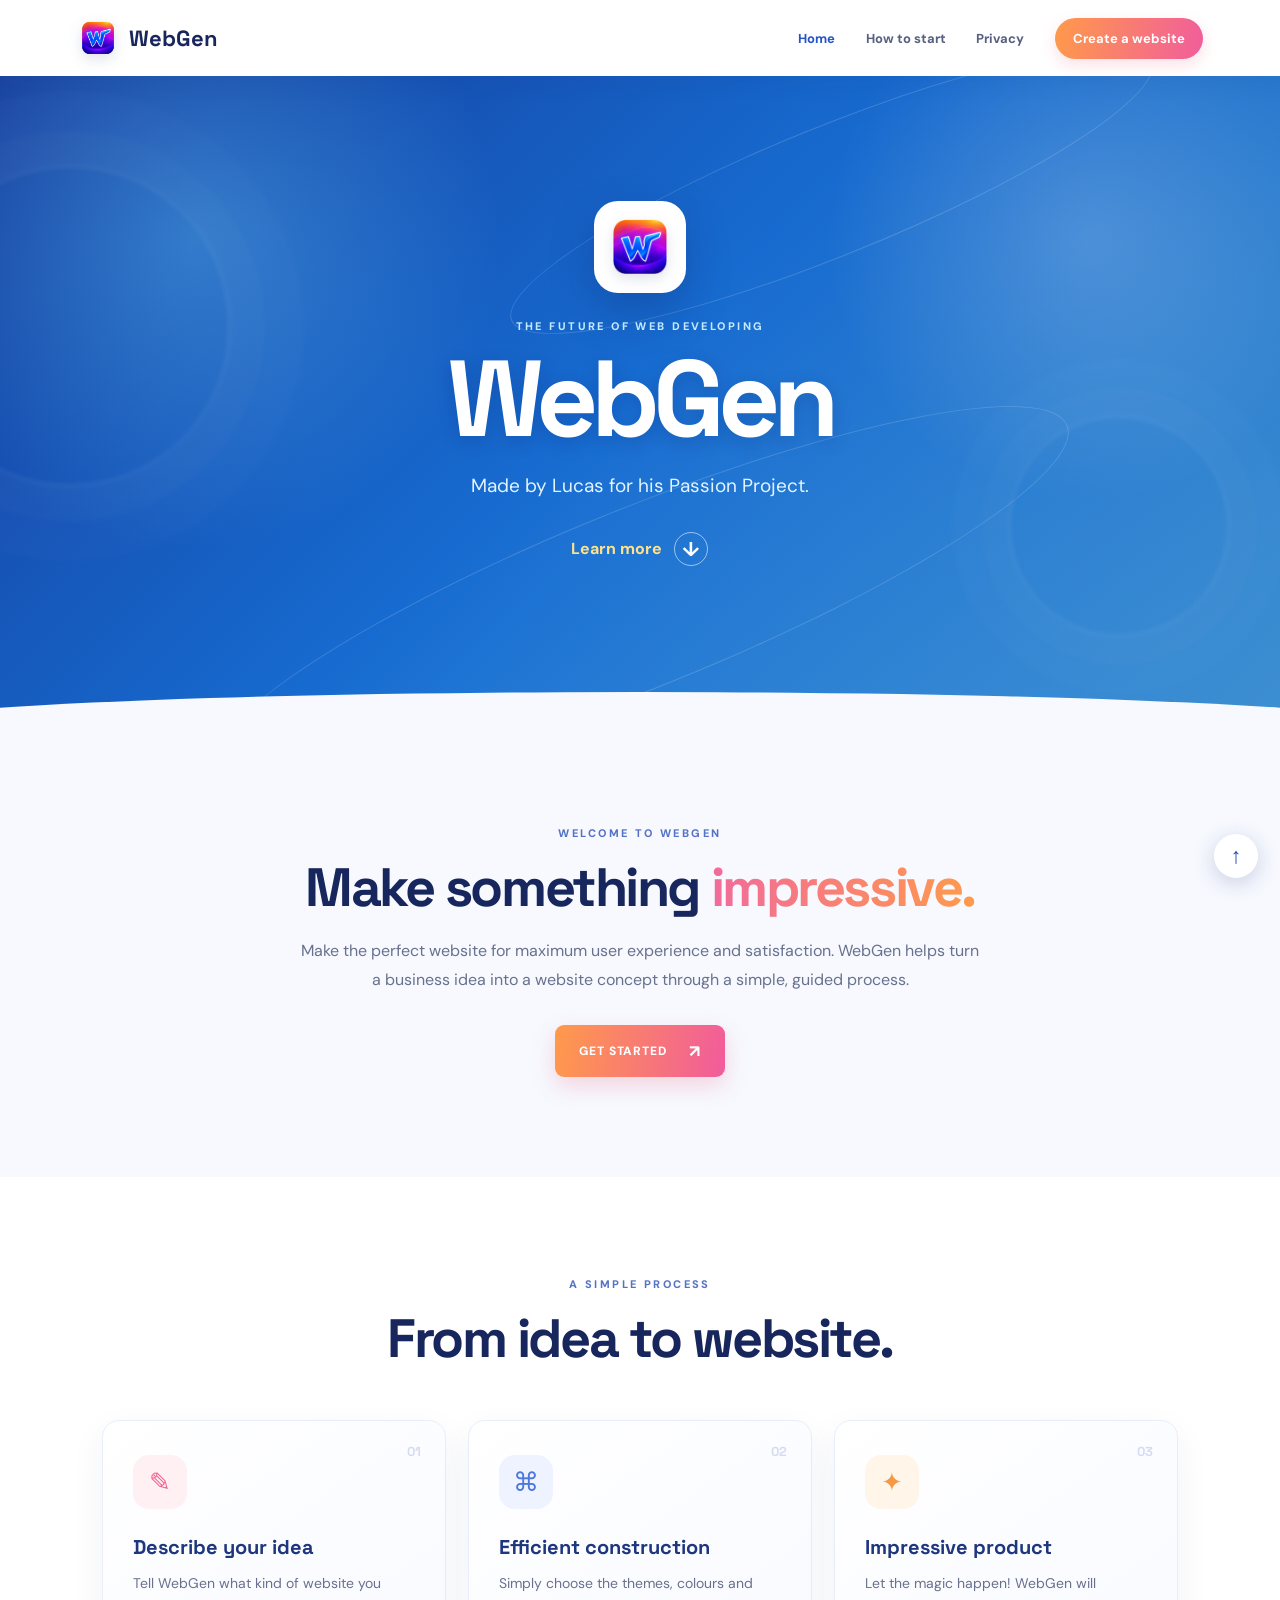
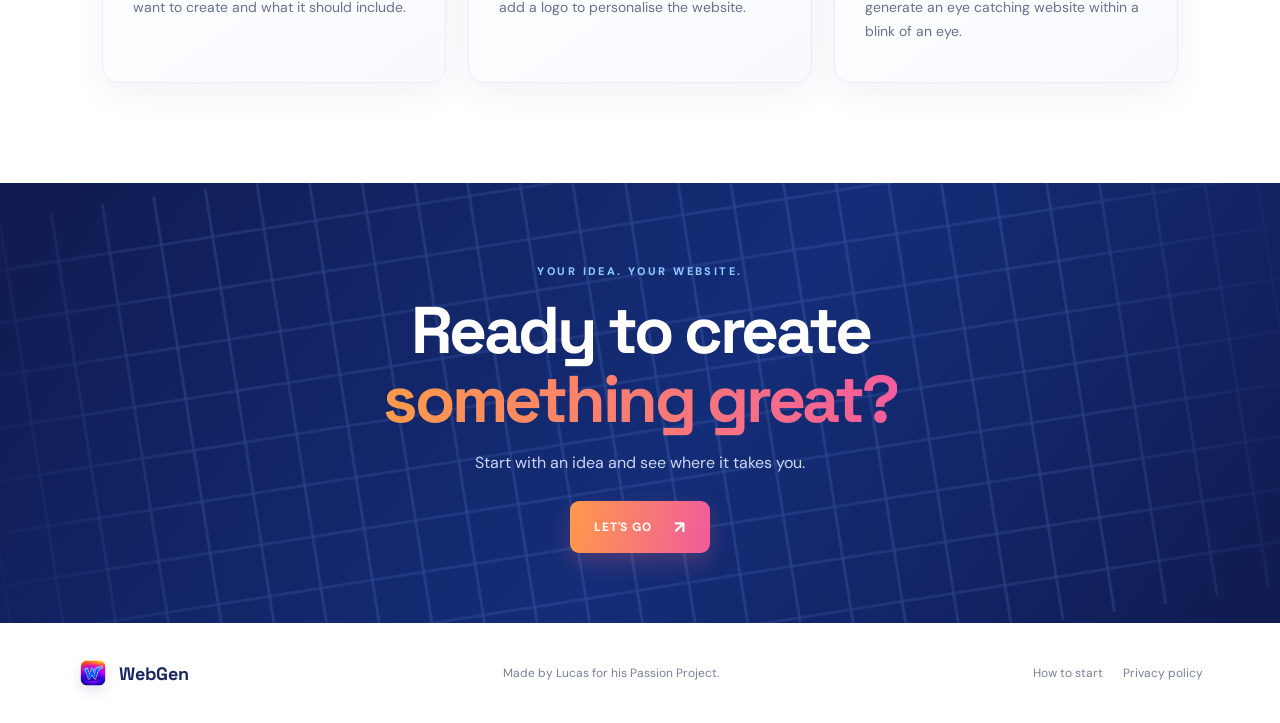
==== commit 106d809d: "Update index.html" ====
--- a/index.html
+++ b/index.html
@@ -55,13 +55,13 @@
         <article class="feature-card">
           <div class="feature-icon icon-build">⌘</div>
           <h3>Efficient construction</h3>
-          <p>Build a clear page structure with sections that make sense for your business.</p>
+          <p>Simply choose the themes, colours and add a logo to personalise the website.</p>
           <span class="card-number">02</span>
         </article>
         <article class="feature-card">
           <div class="feature-icon icon-star">✦</div>
           <h3>Impressive product</h3>
-          <p>Preview your result, refine the details and get ready to share your website.</p>
+          <p>Let the magic happen! WebGen will generate an eye catching website within a blink of an eye.</p>
           <span class="card-number">03</span>
         </article>
       </div>
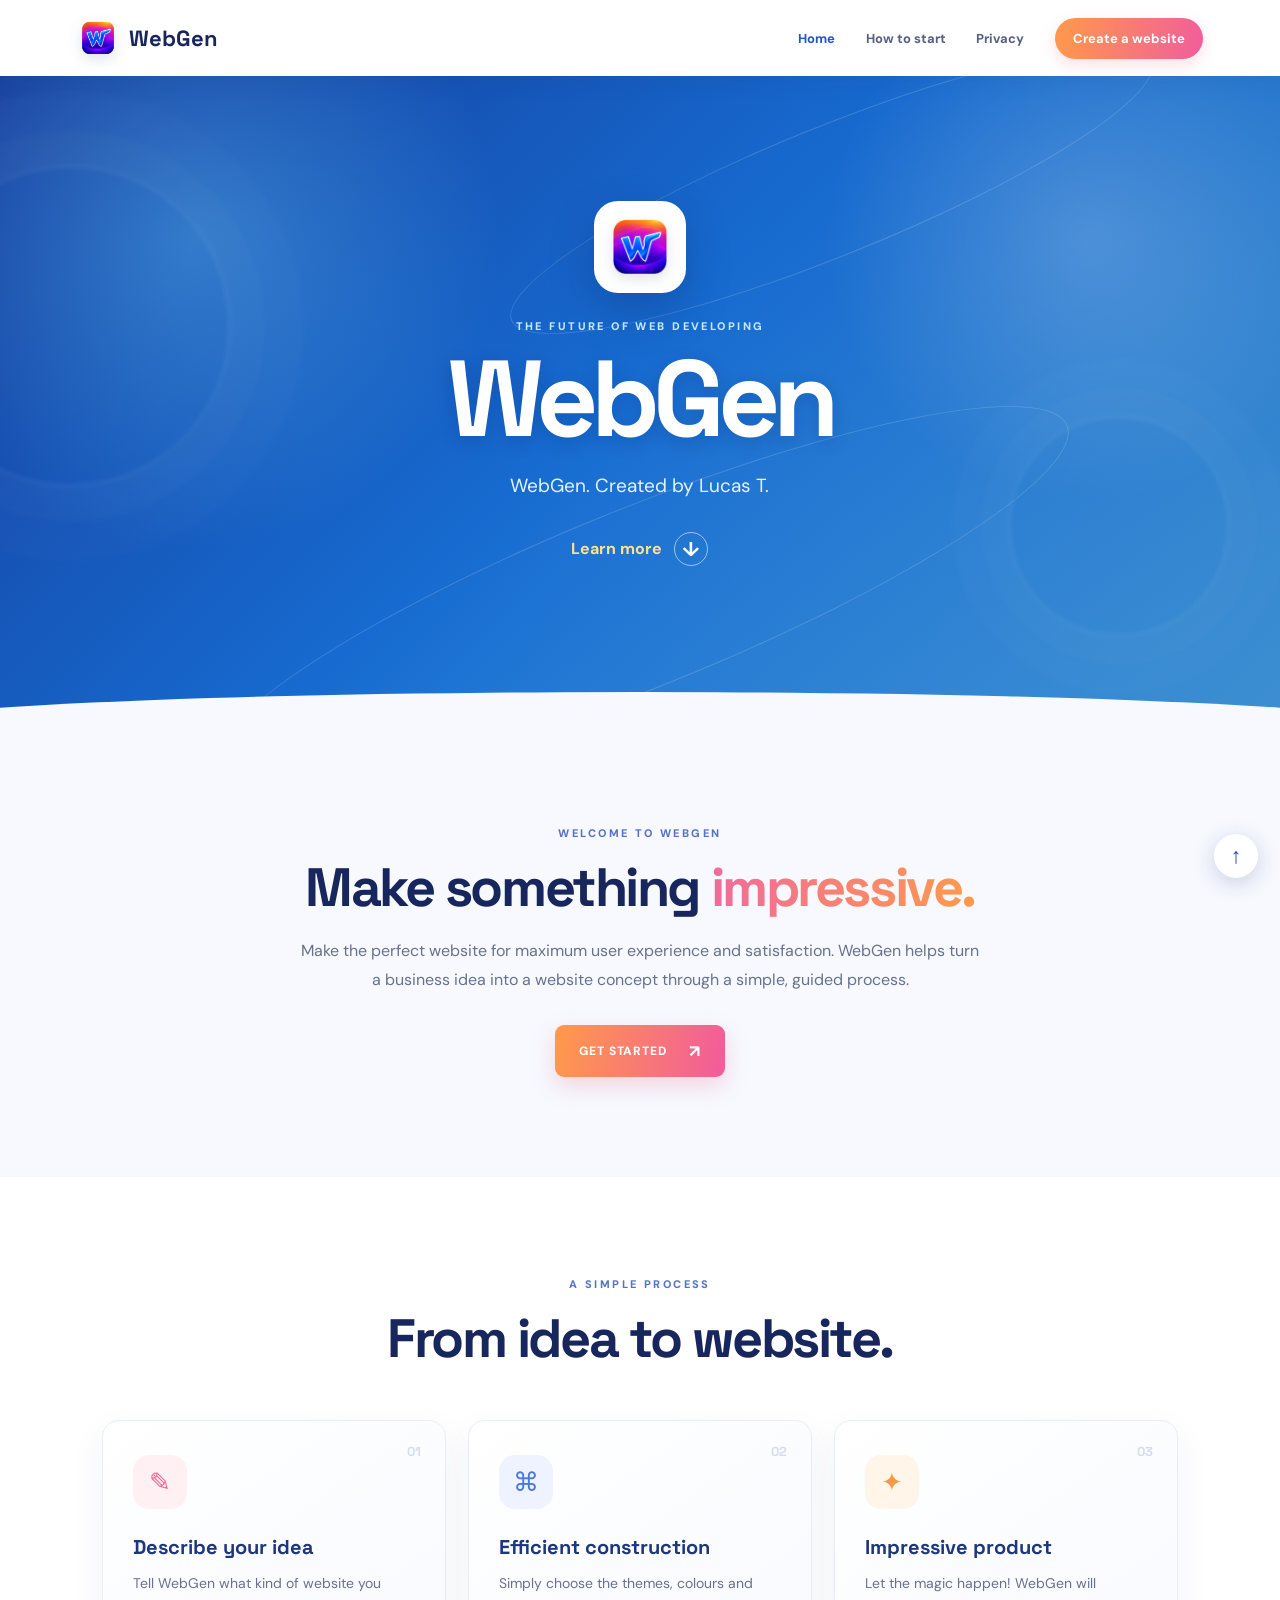
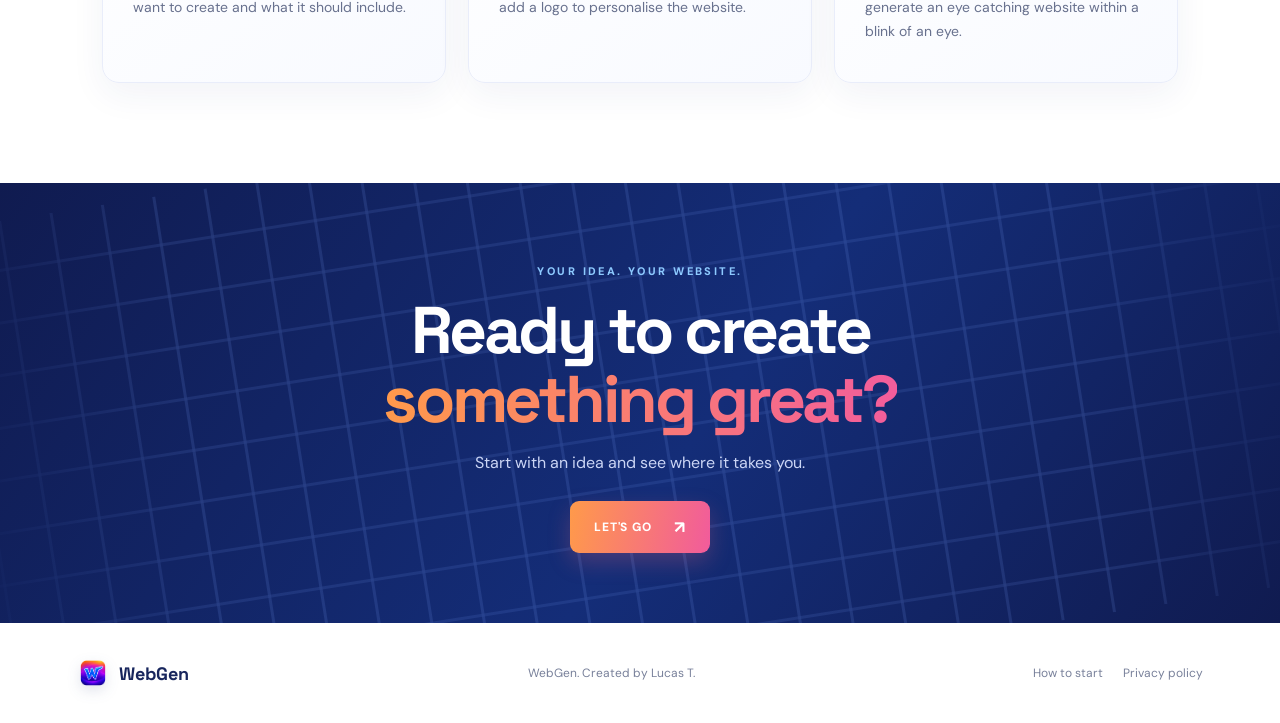
==== commit 06b99885: "Update index.html" ====
--- a/index.html
+++ b/index.html
@@ -27,7 +27,7 @@
         <div class="hero-logo-wrap"><img class="brand-mark hero-mark" src="assets/webgen-logo.png.PNG" alt="WebGen logo"></div>
         <p class="eyebrow hero-eyebrow">THE FUTURE OF WEB DEVELOPING</p>
         <h1>WebGen</h1>
-        <p class="hero-subtitle">Made by Lucas for his Passion Project.</p>
+        <p class="hero-subtitle">WebGen. Created by Lucas T.</p>
         <a class="learn-link" href="#about">Learn more <span class="down-arrow">↓</span></a>
       </div>
       <div class="hero-orbit orbit-a"></div>
@@ -80,7 +80,7 @@
 
   <footer class="site-footer">
     <a class="brand footer-brand" href="index.html"><img class="brand-mark" src="assets/webgen-logo.png.PNG" alt="WebGen logo"><span class="brand-name">WebGen</span></a>
-    <p>Made by Lucas for his Passion Project.</p>
+    <p>WebGen. Created by Lucas T.</p>
     <div class="footer-links"><a href="instructions.html">How to start</a><a href="privacy.html">Privacy policy</a></div>
   </footer>
   <button class="back-to-top" type="button" aria-label="Back to top" onclick="window.scrollTo({top:0,behavior:'smooth'})">↑</button>
